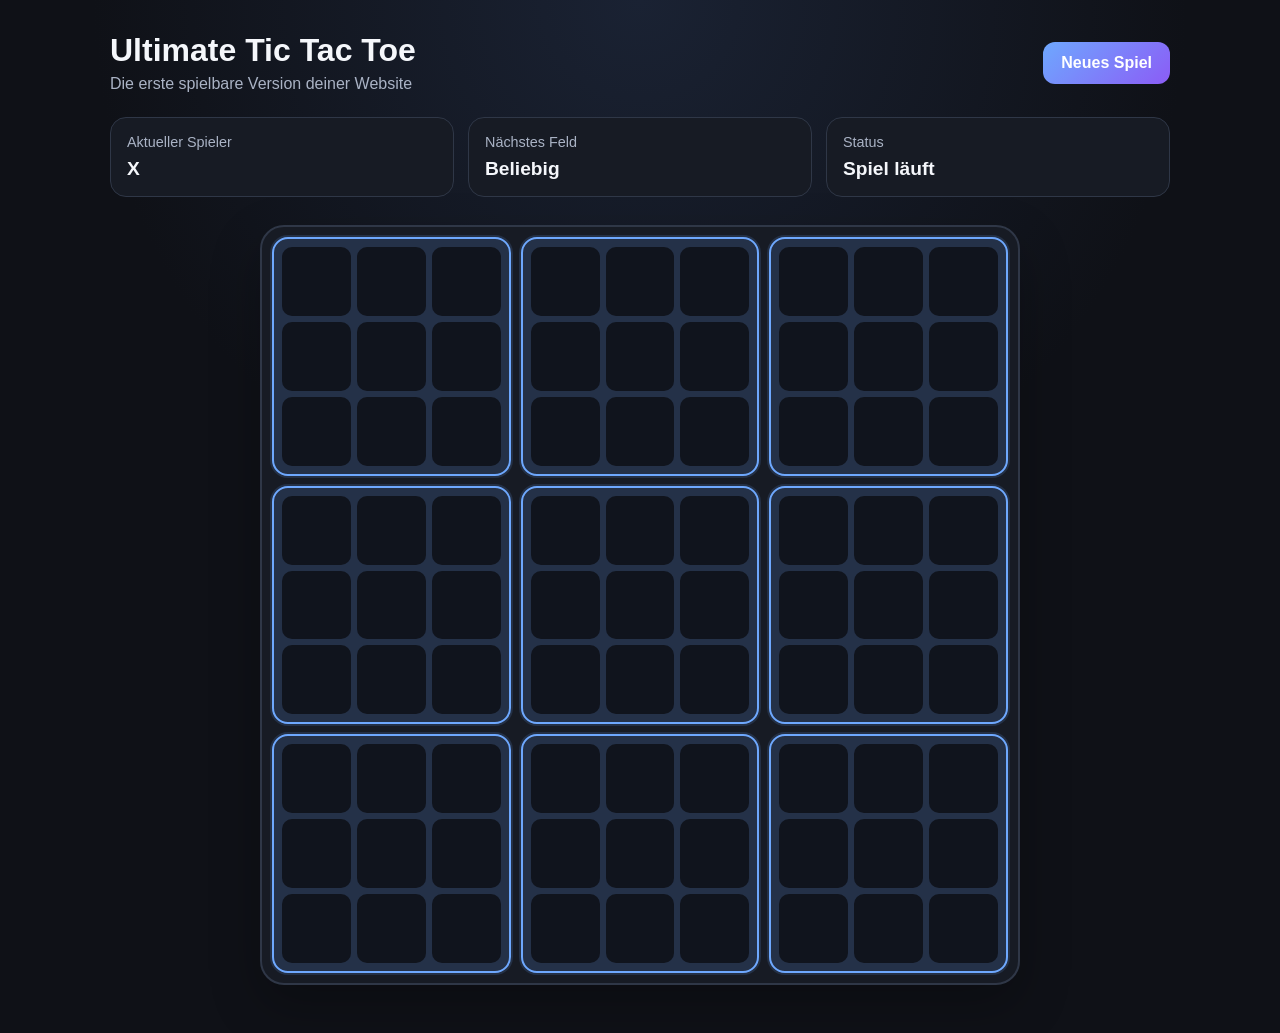
==== index.html @ fdeb2a02 "Add playable ultimate tic tac toe board" ====
<!DOCTYPE html>
<html lang="de">
<head>
  <meta charset="UTF-8" />
  <meta name="viewport" content="width=device-width, initial-scale=1.0" />
  <title>Ultimate Tic Tac Toe</title>
  <link rel="stylesheet" href="style.css" />
</head>
<body>
  <div class="app">
    <header class="topbar">
      <div>
        <h1>Ultimate Tic Tac Toe</h1>
        <p class="subtitle">Die erste spielbare Version deiner Website</p>
      </div>
      <button id="resetBtn" class="reset-btn">Neues Spiel</button>
    </header>

    <section class="info-panel">
      <div class="info-card">
        <span class="label">Aktueller Spieler</span>
        <span id="currentPlayer" class="value">X</span>
      </div>

      <div class="info-card">
        <span class="label">Nächstes Feld</span>
        <span id="targetBoard" class="value">Beliebig</span>
      </div>

      <div class="info-card">
        <span class="label">Status</span>
        <span id="statusText" class="value">Spiel läuft</span>
      </div>
    </section>

    <main>
      <div id="ultimateBoard" class="ultimate-board"></div>
    </main>
  </div>

  <script src="script.js"></script>
---- style.css ----
* {
  box-sizing: border-box;
}

:root {
  --bg: #0f1117;
  --panel: #171b24;
  --panel-2: #1f2532;
  --text: #f5f7fb;
  --muted: #aab3c5;
  --accent: #6ea8fe;
  --accent-2: #8b5cf6;
  --green: #22c55e;
  --red: #ef4444;
  --line: #2f3747;
  --active: #243148;
  --won-x: rgba(110, 168, 254, 0.2);
  --won-o: rgba(139, 92, 246, 0.2);
}

body {
  margin: 0;
  font-family: Arial, Helvetica, sans-serif;
  background: radial-gradient(circle at top, #1a2233 0%, var(--bg) 45%);
  color: var(--text);
  min-height: 100vh;
}

.app {
  max-width: 1100px;
  margin: 0 auto;
  padding: 32px 20px 48px;
}

.topbar {
  display: flex;
  justify-content: space-between;
  align-items: center;
  gap: 16px;
  margin-bottom: 24px;
}

h1 {
  margin: 0;
  font-size: 2rem;
}

.subtitle {
  margin: 6px 0 0;
  color: var(--muted);
}

.reset-btn {
  background: linear-gradient(135deg, var(--accent), var(--accent-2));
  color: white;
  border: none;
  border-radius: 12px;
  padding: 12px 18px;
  font-size: 1rem;
  cursor: pointer;
  font-weight: bold;
}

.reset-btn:hover {
  opacity: 0.92;
}

.info-panel {
  display: grid;
  grid-template-columns: repeat(3, 1fr);
  gap: 14px;
  margin-bottom: 28px;
}

.info-card {
  background: var(--panel);
  border: 1px solid var(--line);
  border-radius: 16px;
  padding: 16px;
}

.label {
  display: block;
  color: var(--muted);
  font-size: 0.9rem;
  margin-bottom: 8px;
}

.value {
  font-size: 1.2rem;
  font-weight: bold;
}

.ultimate-board {
  width: min(92vw, 760px);
  aspect-ratio: 1 / 1;
  margin: 0 auto;
  display: grid;
  grid-template-columns: repeat(3, 1fr);
  grid-template-rows: repeat(3, 1fr);
  gap: 10px;
  padding: 10px;
  background: var(--panel);
  border: 2px solid var(--line);
  border-radius: 24px;
  box-shadow: 0 20px 50px rgba(0, 0, 0, 0.25);
}

.mini-board {
  background: var(--panel-2);
  border: 2px solid var(--line);
  border-radius: 16px;
  padding: 8px;
  display: grid;
  grid-template-columns: repeat(3, 1fr);
  grid-template-rows: repeat(3, 1fr);
  gap: 6px;
  position: relative;
  transition: 0.2s ease;
}

.mini-board.active {
  border-color: var(--accent);
  background: var(--active);
  box-shadow: 0 0 0 2px rgba(110, 168, 254, 0.15);
}

.mini-board.won-x {
  background: var(--won-x);
  border-color: var(--accent);
}

.mini-board.won-o {
  background: var(--won-o);
  border-color: var(--accent-2);
}

.mini-board.drawn {
  opacity: 0.75;
}

.cell {
  border: none;
  border-radius: 10px;
  background: #10141d;
  color: white;
  font-size: clamp(1.2rem, 2vw, 2rem);
  font-weight: bold;
  cursor: pointer;
  transition: 0.15s ease;
}

.cell:hover:enabled {
  background: #151c29;
  transform: scale(1.03);
}

.cell:disabled {
  cursor: not-allowed;
}

.cell.x {
  color: var(--accent);
}

.cell.o {
  color: var(--accent-2);
}

.board-overlay {
  position: absolute;
  inset: 0;
  display: grid;
  place-items: center;
  font-size: clamp(3rem, 8vw, 6rem);
  font-weight: 900;
  border-radius: 14px;
  pointer-events: none;
}

.board-overlay.x {
  color: var(--accent);
  background: rgba(15, 17, 23, 0.25);
}

.board-overlay.o {
  color: var(--accent-2);
  background: rgba(15, 17, 23, 0.25);
}

.board-overlay.draw {
  color: #cbd5e1;
  background: rgba(15, 17, 23, 0.18);
  font-size: clamp(1rem, 2vw, 1.4rem);
}

@media (max-width: 700px) {
  .topbar {
    flex-direction: column;
    align-items: flex-start;
  }

  .info-panel {
    grid-template-columns: 1fr;
  }

  .ultimate-board {
    width: 100%;
  }
}
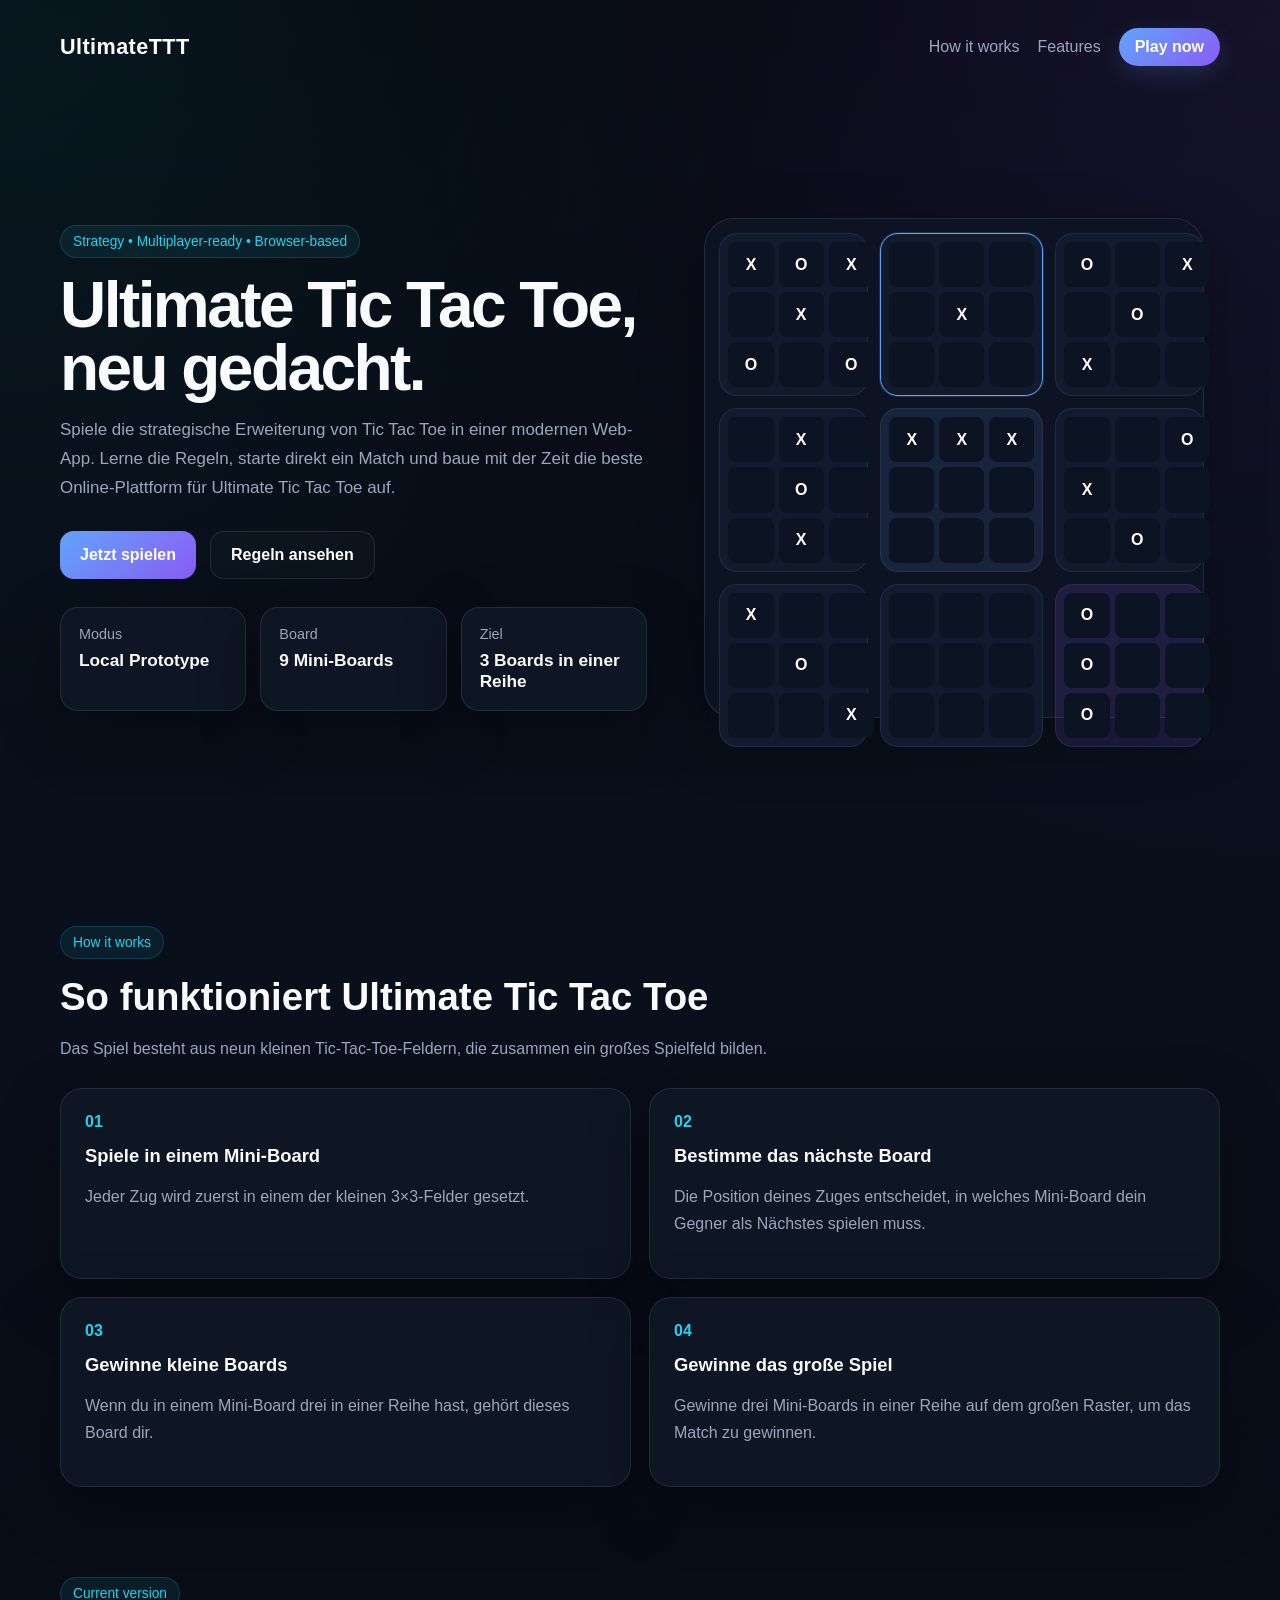
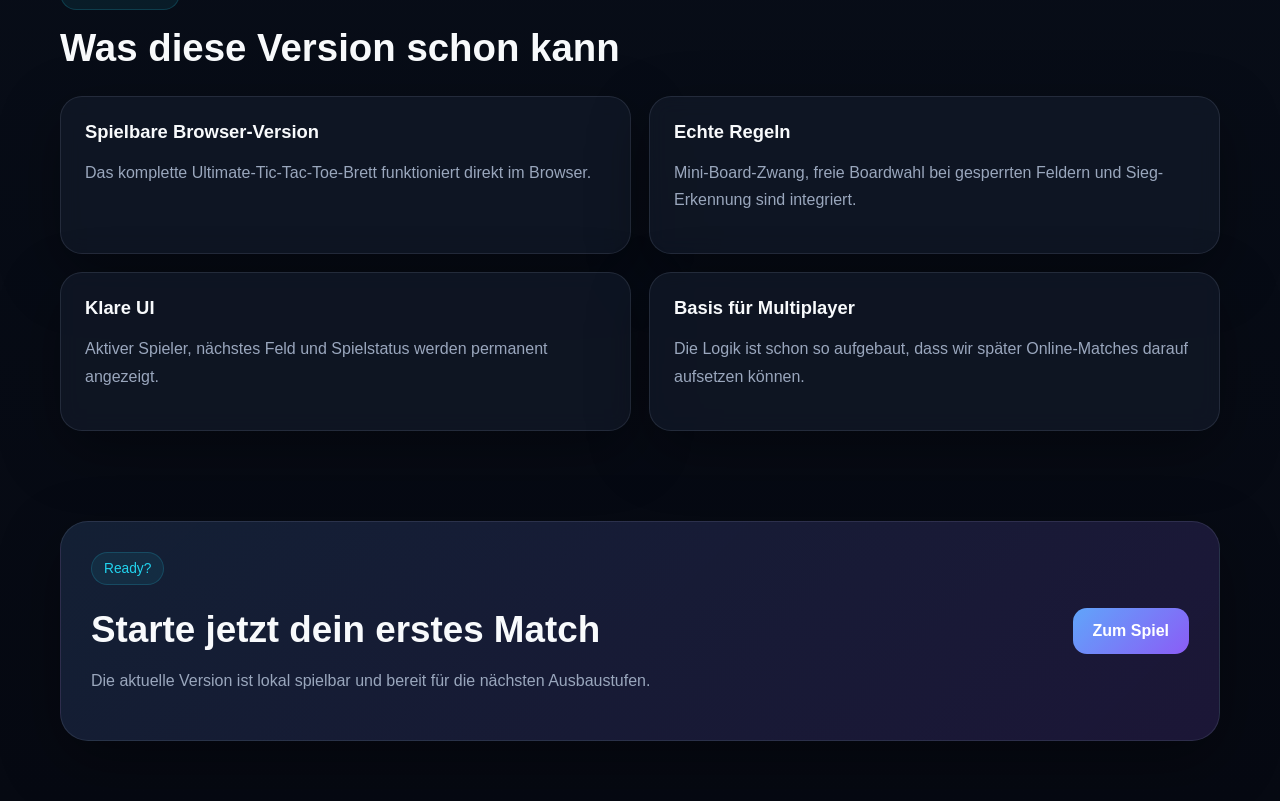
==== commit 1cb63034: "Add landing page and separate game page" ====
--- a/index.html
+++ b/index.html
@@ -6,37 +6,189 @@
   <title>Ultimate Tic Tac Toe</title>
   <link rel="stylesheet" href="style.css" />
 </head>
-<body>
-  <div class="app">
-    <header class="topbar">
-      <div>
-        <h1>Ultimate Tic Tac Toe</h1>
-        <p class="subtitle">Die erste spielbare Version deiner Website</p>
-      </div>
-      <button id="resetBtn" class="reset-btn">Neues Spiel</button>
+<body class="landing-body">
+  <div class="site-shell">
+    <header class="site-header">
+      <a href="index.html" class="brand">UltimateTTT</a>
+
+      <nav class="nav">
+        <a href="#how-it-works">How it works</a>
+        <a href="#features">Features</a>
+        <a href="game.html" class="nav-play-btn">Play now</a>
+      </nav>
     </header>
 
-    <section class="info-panel">
-      <div class="info-card">
-        <span class="label">Aktueller Spieler</span>
-        <span id="currentPlayer" class="value">X</span>
-      </div>
+    <main>
+      <section class="hero">
+        <div class="hero-copy">
+          <span class="hero-badge">Strategy • Multiplayer-ready • Browser-based</span>
+          <h1>Ultimate Tic Tac Toe, neu gedacht.</h1>
+          <p class="hero-text">
+            Spiele die strategische Erweiterung von Tic Tac Toe in einer modernen Web-App.
+            Lerne die Regeln, starte direkt ein Match und baue mit der Zeit die beste Online-Plattform
+            für Ultimate Tic Tac Toe auf.
+          </p>
 
-      <div class="info-card">
-        <span class="label">Nächstes Feld</span>
-        <span id="targetBoard" class="value">Beliebig</span>
-      </div>
+          <div class="hero-actions">
+            <a href="game.html" class="primary-btn">Jetzt spielen</a>
+            <a href="#how-it-works" class="secondary-btn">Regeln ansehen</a>
+          </div>
 
-      <div class="info-card">
-        <span class="label">Status</span>
-        <span id="statusText" class="value">Spiel läuft</span>
-      </div>
-    </section>
+          <div class="hero-stats">
+            <div class="stat-card">
+              <span class="stat-label">Modus</span>
+              <span class="stat-value">Local Prototype</span>
+            </div>
+            <div class="stat-card">
+              <span class="stat-label">Board</span>
+              <span class="stat-value">9 Mini-Boards</span>
+            </div>
+            <div class="stat-card">
+              <span class="stat-label">Ziel</span>
+              <span class="stat-value">3 Boards in einer Reihe</span>
+            </div>
+          </div>
+        </div>
 
-    <main>
-      <div id="ultimateBoard" class="ultimate-board"></div>
+        <div class="hero-visual">
+          <div class="preview-board">
+            <div class="preview-mini">
+              <span>X</span><span>O</span><span>X</span>
+              <span></span><span>X</span><span></span>
+              <span>O</span><span></span><span>O</span>
+            </div>
+            <div class="preview-mini active">
+              <span></span><span></span><span></span>
+              <span></span><span>X</span><span></span>
+              <span></span><span></span><span></span>
+            </div>
+            <div class="preview-mini">
+              <span>O</span><span></span><span>X</span>
+              <span></span><span>O</span><span></span>
+              <span>X</span><span></span><span></span>
+            </div>
+
+            <div class="preview-mini">
+              <span></span><span>X</span><span></span>
+              <span></span><span>O</span><span></span>
+              <span></span><span>X</span><span></span>
+            </div>
+            <div class="preview-mini won-x">
+              <span>X</span><span>X</span><span>X</span>
+              <span></span><span></span><span></span>
+              <span></span><span></span><span></span>
+            </div>
+            <div class="preview-mini">
+              <span></span><span></span><span>O</span>
+              <span>X</span><span></span><span></span>
+              <span></span><span>O</span><span></span>
+            </div>
+
+            <div class="preview-mini">
+              <span>X</span><span></span><span></span>
+              <span></span><span>O</span><span></span>
+              <span></span><span></span><span>X</span>
+            </div>
+            <div class="preview-mini">
+              <span></span><span></span><span></span>
+              <span></span><span></span><span></span>
+              <span></span><span></span><span></span>
+            </div>
+            <div class="preview-mini won-o">
+              <span>O</span><span></span><span></span>
+              <span>O</span><span></span><span></span>
+              <span>O</span><span></span><span></span>
+            </div>
+          </div>
+        </div>
+      </section>
+
+      <section id="how-it-works" class="content-section">
+        <div class="section-heading">
+          <span class="section-kicker">How it works</span>
+          <h2>So funktioniert Ultimate Tic Tac Toe</h2>
+          <p>
+            Das Spiel besteht aus neun kleinen Tic-Tac-Toe-Feldern, die zusammen ein großes Spielfeld bilden.
+          </p>
+        </div>
+
+        <div class="steps-grid">
+          <article class="step-card">
+            <span class="step-number">01</span>
+            <h3>Spiele in einem Mini-Board</h3>
+            <p>
+              Jeder Zug wird zuerst in einem der kleinen 3×3-Felder gesetzt.
+            </p>
+          </article>
+
+          <article class="step-card">
+            <span class="step-number">02</span>
+            <h3>Bestimme das nächste Board</h3>
+            <p>
+              Die Position deines Zuges entscheidet, in welches Mini-Board dein Gegner als Nächstes spielen muss.
+            </p>
+          </article>
+
+          <article class="step-card">
+            <span class="step-number">03</span>
+            <h3>Gewinne kleine Boards</h3>
+            <p>
+              Wenn du in einem Mini-Board drei in einer Reihe hast, gehört dieses Board dir.
+            </p>
+          </article>
+
+          <article class="step-card">
+            <span class="step-number">04</span>
+            <h3>Gewinne das große Spiel</h3>
+            <p>
+              Gewinne drei Mini-Boards in einer Reihe auf dem großen Raster, um das Match zu gewinnen.
+            </p>
+          </article>
+        </div>
+      </section>
+
+      <section id="features" class="content-section">
+        <div class="section-heading">
+          <span class="section-kicker">Current version</span>
+          <h2>Was diese Version schon kann</h2>
+        </div>
+
+        <div class="feature-grid">
+          <article class="feature-card">
+            <h3>Spielbare Browser-Version</h3>
+            <p>Das komplette Ultimate-Tic-Tac-Toe-Brett funktioniert direkt im Browser.</p>
+          </article>
+
+          <article class="feature-card">
+            <h3>Echte Regeln</h3>
+            <p>Mini-Board-Zwang, freie Boardwahl bei gesperrten Feldern und Sieg-Erkennung sind integriert.</p>
+          </article>
+
+          <article class="feature-card">
+            <h3>Klare UI</h3>
+            <p>Aktiver Spieler, nächstes Feld und Spielstatus werden permanent angezeigt.</p>
+          </article>
+
+          <article class="feature-card">
+            <h3>Basis für Multiplayer</h3>
+            <p>Die Logik ist schon so aufgebaut, dass wir später Online-Matches darauf aufsetzen können.</p>
+          </article>
+        </div>
+      </section>
+
+      <section class="cta-section">
+        <div class="cta-card">
+          <div>
+            <span class="section-kicker">Ready?</span>
+            <h2>Starte jetzt dein erstes Match</h2>
+            <p>
+              Die aktuelle Version ist lokal spielbar und bereit für die nächsten Ausbaustufen.
+            </p>
+          </div>
+          <a href="game.html" class="primary-btn">Zum Spiel</a>
+        </div>
+      </section>
     </main>
   </div>
-
-  <script src="script.js"></script>
-
+</body>
+</html>
--- a/style.css
+++ b/style.css
@@ -3,82 +3,200 @@
 }
 
 :root {
-  --bg: #0f1117;
-  --panel: #171b24;
-  --panel-2: #1f2532;
-  --text: #f5f7fb;
-  --muted: #aab3c5;
-  --accent: #6ea8fe;
+  --bg: #070b14;
+  --bg-2: #0d1422;
+  --panel: rgba(17, 24, 39, 0.82);
+  --panel-strong: #121a2a;
+  --panel-2: #182235;
+  --text: #f8fafc;
+  --muted: #9aa7bd;
+  --line: rgba(148, 163, 184, 0.16);
+  --accent: #60a5fa;
   --accent-2: #8b5cf6;
-  --green: #22c55e;
-  --red: #ef4444;
-  --line: #2f3747;
-  --active: #243148;
-  --won-x: rgba(110, 168, 254, 0.2);
-  --won-o: rgba(139, 92, 246, 0.2);
+  --accent-3: #22d3ee;
+  --active: #22324d;
+  --won-x: rgba(96, 165, 250, 0.16);
+  --won-o: rgba(139, 92, 246, 0.16);
+  --shadow: 0 20px 60px rgba(0, 0, 0, 0.35);
+}
+
+html {
+  scroll-behavior: smooth;
 }
 
 body {
   margin: 0;
   font-family: Arial, Helvetica, sans-serif;
-  background: radial-gradient(circle at top, #1a2233 0%, var(--bg) 45%);
   color: var(--text);
   min-height: 100vh;
-}
-
-.app {
-  max-width: 1100px;
+  background:
+    radial-gradient(circle at top left, rgba(34, 211, 238, 0.08), transparent 28%),
+    radial-gradient(circle at top right, rgba(139, 92, 246, 0.12), transparent 32%),
+    linear-gradient(180deg, #05070d 0%, #09101c 35%, #060912 100%);
+}
+
+a {
+  color: inherit;
+  text-decoration: none;
+}
+
+.site-shell {
+  max-width: 1200px;
   margin: 0 auto;
-  padding: 32px 20px 48px;
-}
-
-.topbar {
+  padding: 28px 20px 60px;
+}
+
+.site-header {
   display: flex;
   justify-content: space-between;
   align-items: center;
-  gap: 16px;
-  margin-bottom: 24px;
-}
-
-h1 {
-  margin: 0;
-  font-size: 2rem;
-}
-
+  gap: 18px;
+  margin-bottom: 28px;
+}
+
+.brand {
+  font-size: 1.35rem;
+  font-weight: 800;
+  letter-spacing: 0.02em;
+  color: white;
+}
+
+.nav {
+  display: flex;
+  align-items: center;
+  gap: 18px;
+  flex-wrap: wrap;
+}
+
+.nav a {
+  color: var(--muted);
+  transition: color 0.18s ease;
+}
+
+.nav a:hover {
+  color: white;
+}
+
+.nav-play-btn {
+  background: linear-gradient(135deg, var(--accent), var(--accent-2));
+  color: white !important;
+  padding: 10px 16px;
+  border-radius: 999px;
+  font-weight: 700;
+  box-shadow: 0 8px 24px rgba(96, 165, 250, 0.18);
+}
+
+.hero {
+  min-height: calc(100vh - 140px);
+  display: grid;
+  grid-template-columns: 1.05fr 0.95fr;
+  align-items: center;
+  gap: 42px;
+  padding: 28px 0 40px;
+}
+
+.hero-badge,
+.section-kicker {
+  display: inline-block;
+  color: var(--accent-3);
+  background: rgba(34, 211, 238, 0.08);
+  border: 1px solid rgba(34, 211, 238, 0.18);
+  padding: 8px 12px;
+  border-radius: 999px;
+  font-size: 0.86rem;
+  margin-bottom: 16px;
+}
+
+.hero h1,
+.game-headline h1 {
+  margin: 0 0 14px;
+  font-size: clamp(2.4rem, 5vw, 4.5rem);
+  line-height: 0.98;
+  letter-spacing: -0.04em;
+}
+
+.hero-text,
+.section-heading p,
+.feature-card p,
+.step-card p,
+.cta-card p,
 .subtitle {
-  margin: 6px 0 0;
   color: var(--muted);
-}
-
-.reset-btn {
+  line-height: 1.7;
+}
+
+.hero-text {
+  max-width: 640px;
+  font-size: 1.06rem;
+}
+
+.hero-actions,
+.game-actions {
+  display: flex;
+  gap: 14px;
+  flex-wrap: wrap;
+  margin-top: 28px;
+}
+
+.primary-btn,
+.secondary-btn,
+.button-reset {
+  display: inline-flex;
+  align-items: center;
+  justify-content: center;
+  border-radius: 14px;
+  font-weight: 700;
+  transition: transform 0.16s ease, opacity 0.16s ease, border-color 0.16s ease;
+  cursor: pointer;
+}
+
+.primary-btn:hover,
+.secondary-btn:hover,
+.button-reset:hover {
+  transform: translateY(-1px);
+}
+
+.primary-btn {
   background: linear-gradient(135deg, var(--accent), var(--accent-2));
   color: white;
+  padding: 14px 20px;
   border: none;
-  border-radius: 12px;
-  padding: 12px 18px;
-  font-size: 1rem;
-  cursor: pointer;
-  font-weight: bold;
-}
-
-.reset-btn:hover {
-  opacity: 0.92;
-}
-
-.info-panel {
-  display: grid;
-  grid-template-columns: repeat(3, 1fr);
+}
+
+.secondary-btn {
+  padding: 14px 20px;
+  border: 1px solid var(--line);
+  color: white;
+  background: rgba(255, 255, 255, 0.02);
+}
+
+.small-btn {
+  padding: 12px 16px;
+}
+
+.hero-stats {
+  display: grid;
+  grid-template-columns: repeat(3, minmax(0, 1fr));
   gap: 14px;
-  margin-bottom: 28px;
-}
-
-.info-card {
+  margin-top: 28px;
+}
+
+.stat-card,
+.info-card,
+.step-card,
+.feature-card {
   background: var(--panel);
   border: 1px solid var(--line);
-  border-radius: 16px;
-  padding: 16px;
-}
-
+  backdrop-filter: blur(10px);
+  box-shadow: var(--shadow);
+}
+
+.stat-card {
+  border-radius: 18px;
+  padding: 18px;
+}
+
+.stat-label,
 .label {
   display: block;
   color: var(--muted);
@@ -86,72 +204,218 @@
   margin-bottom: 8px;
 }
 
+.stat-value,
 .value {
-  font-size: 1.2rem;
-  font-weight: bold;
+  font-size: 1.08rem;
+  font-weight: 800;
+}
+
+.hero-visual {
+  display: flex;
+  justify-content: center;
+}
+
+.preview-board {
+  width: min(90vw, 500px);
+  aspect-ratio: 1 / 1;
+  display: grid;
+  grid-template-columns: repeat(3, 1fr);
+  gap: 12px;
+  padding: 14px;
+  border-radius: 30px;
+  background: rgba(14, 21, 36, 0.82);
+  border: 1px solid var(--line);
+  box-shadow: var(--shadow);
+}
+
+.preview-mini {
+  display: grid;
+  grid-template-columns: repeat(3, 1fr);
+  gap: 5px;
+  padding: 8px;
+  border-radius: 18px;
+  background: #121b2d;
+  border: 1px solid rgba(148, 163, 184, 0.12);
+}
+
+.preview-mini.active {
+  border-color: var(--accent);
+  box-shadow: 0 0 0 1px rgba(96, 165, 250, 0.2);
+}
+
+.preview-mini.won-x {
+  background: rgba(96, 165, 250, 0.12);
+}
+
+.preview-mini.won-o {
+  background: rgba(139, 92, 246, 0.14);
+}
+
+.preview-mini span {
+  aspect-ratio: 1 / 1;
+  display: grid;
+  place-items: center;
+  border-radius: 8px;
+  background: #0c1322;
+  font-weight: 800;
+  color: white;
+  font-size: 1rem;
+}
+
+.content-section {
+  padding: 72px 0 18px;
+}
+
+.section-heading {
+  max-width: 720px;
+  margin-bottom: 26px;
+}
+
+.section-heading h2 {
+  margin: 0 0 10px;
+  font-size: clamp(1.8rem, 3vw, 2.8rem);
+}
+
+.steps-grid,
+.feature-grid {
+  display: grid;
+  grid-template-columns: repeat(2, minmax(0, 1fr));
+  gap: 18px;
+}
+
+.step-card,
+.feature-card {
+  border-radius: 22px;
+  padding: 24px;
+}
+
+.step-number {
+  display: inline-block;
+  color: var(--accent-3);
+  font-weight: 800;
+  margin-bottom: 14px;
+}
+
+.step-card h3,
+.feature-card h3 {
+  margin: 0 0 10px;
+  font-size: 1.15rem;
+}
+
+.cta-section {
+  padding: 72px 0 0;
+}
+
+.cta-card {
+  display: flex;
+  justify-content: space-between;
+  align-items: center;
+  gap: 24px;
+  background: linear-gradient(135deg, rgba(96, 165, 250, 0.14), rgba(139, 92, 246, 0.16));
+  border: 1px solid var(--line);
+  border-radius: 28px;
+  padding: 30px;
+  box-shadow: var(--shadow);
+}
+
+.cta-card h2 {
+  margin: 8px 0 10px;
+  font-size: clamp(1.6rem, 3vw, 2.3rem);
+}
+
+.game-layout {
+  padding-top: 8px;
+}
+
+.game-headline {
+  display: flex;
+  justify-content: space-between;
+  align-items: end;
+  gap: 20px;
+  margin-bottom: 22px;
+}
+
+.game-headline h1 {
+  font-size: clamp(2rem, 4vw, 3.2rem);
+}
+
+.info-panel {
+  display: grid;
+  grid-template-columns: repeat(3, 1fr);
+  gap: 14px;
+  margin-bottom: 26px;
+}
+
+.info-card {
+  border-radius: 18px;
+  padding: 18px;
+}
+
+.game-board-section {
+  display: flex;
+  justify-content: center;
 }
 
 .ultimate-board {
-  width: min(92vw, 760px);
+  width: min(92vw, 780px);
   aspect-ratio: 1 / 1;
-  margin: 0 auto;
   display: grid;
   grid-template-columns: repeat(3, 1fr);
   grid-template-rows: repeat(3, 1fr);
   gap: 10px;
   padding: 10px;
-  background: var(--panel);
-  border: 2px solid var(--line);
-  border-radius: 24px;
-  box-shadow: 0 20px 50px rgba(0, 0, 0, 0.25);
+  background: rgba(14, 21, 36, 0.86);
+  border: 1px solid var(--line);
+  border-radius: 28px;
+  box-shadow: var(--shadow);
 }
 
 .mini-board {
   background: var(--panel-2);
-  border: 2px solid var(--line);
-  border-radius: 16px;
+  border: 2px solid rgba(148, 163, 184, 0.14);
+  border-radius: 18px;
   padding: 8px;
   display: grid;
   grid-template-columns: repeat(3, 1fr);
   grid-template-rows: repeat(3, 1fr);
   gap: 6px;
   position: relative;
-  transition: 0.2s ease;
+  transition: 0.18s ease;
 }
 
 .mini-board.active {
   border-color: var(--accent);
   background: var(--active);
-  box-shadow: 0 0 0 2px rgba(110, 168, 254, 0.15);
+  box-shadow: 0 0 0 2px rgba(96, 165, 250, 0.12);
 }
 
 .mini-board.won-x {
   background: var(--won-x);
-  border-color: var(--accent);
+  border-color: rgba(96, 165, 250, 0.5);
 }
 
 .mini-board.won-o {
   background: var(--won-o);
-  border-color: var(--accent-2);
+  border-color: rgba(139, 92, 246, 0.52);
 }
 
 .mini-board.drawn {
-  opacity: 0.75;
+  opacity: 0.78;
 }
 
 .cell {
   border: none;
   border-radius: 10px;
-  background: #10141d;
+  background: #0b1220;
   color: white;
   font-size: clamp(1.2rem, 2vw, 2rem);
-  font-weight: bold;
+  font-weight: 800;
   cursor: pointer;
   transition: 0.15s ease;
 }
 
 .cell:hover:enabled {
-  background: #151c29;
+  background: #111a2d;
   transform: scale(1.03);
 }
 
@@ -174,37 +438,72 @@
   place-items: center;
   font-size: clamp(3rem, 8vw, 6rem);
   font-weight: 900;
-  border-radius: 14px;
+  border-radius: 16px;
   pointer-events: none;
 }
 
 .board-overlay.x {
   color: var(--accent);
-  background: rgba(15, 17, 23, 0.25);
+  background: rgba(7, 11, 20, 0.2);
 }
 
 .board-overlay.o {
   color: var(--accent-2);
-  background: rgba(15, 17, 23, 0.25);
+  background: rgba(7, 11, 20, 0.2);
 }
 
 .board-overlay.draw {
-  color: #cbd5e1;
-  background: rgba(15, 17, 23, 0.18);
+  color: #d2d9e5;
+  background: rgba(7, 11, 20, 0.16);
   font-size: clamp(1rem, 2vw, 1.4rem);
 }
 
-@media (max-width: 700px) {
-  .topbar {
+@media (max-width: 980px) {
+  .hero {
+    grid-template-columns: 1fr;
+    min-height: auto;
+    padding-top: 10px;
+  }
+
+  .hero-copy {
+    order: 1;
+  }
+
+  .hero-visual {
+    order: 2;
+  }
+
+  .cta-card,
+  .game-headline {
     flex-direction: column;
     align-items: flex-start;
   }
-
-  .info-panel {
+}
+
+@media (max-width: 720px) {
+  .site-header {
+    flex-direction: column;
+    align-items: flex-start;
+  }
+
+  .nav {
+    width: 100%;
+  }
+
+  .hero-stats,
+  .info-panel,
+  .steps-grid,
+  .feature-grid {
     grid-template-columns: 1fr;
   }
 
+  .preview-board,
   .ultimate-board {
     width: 100%;
   }
-}
+
+  .site-shell {
+    padding-left: 16px;
+    padding-right: 16px;
+  }
+}
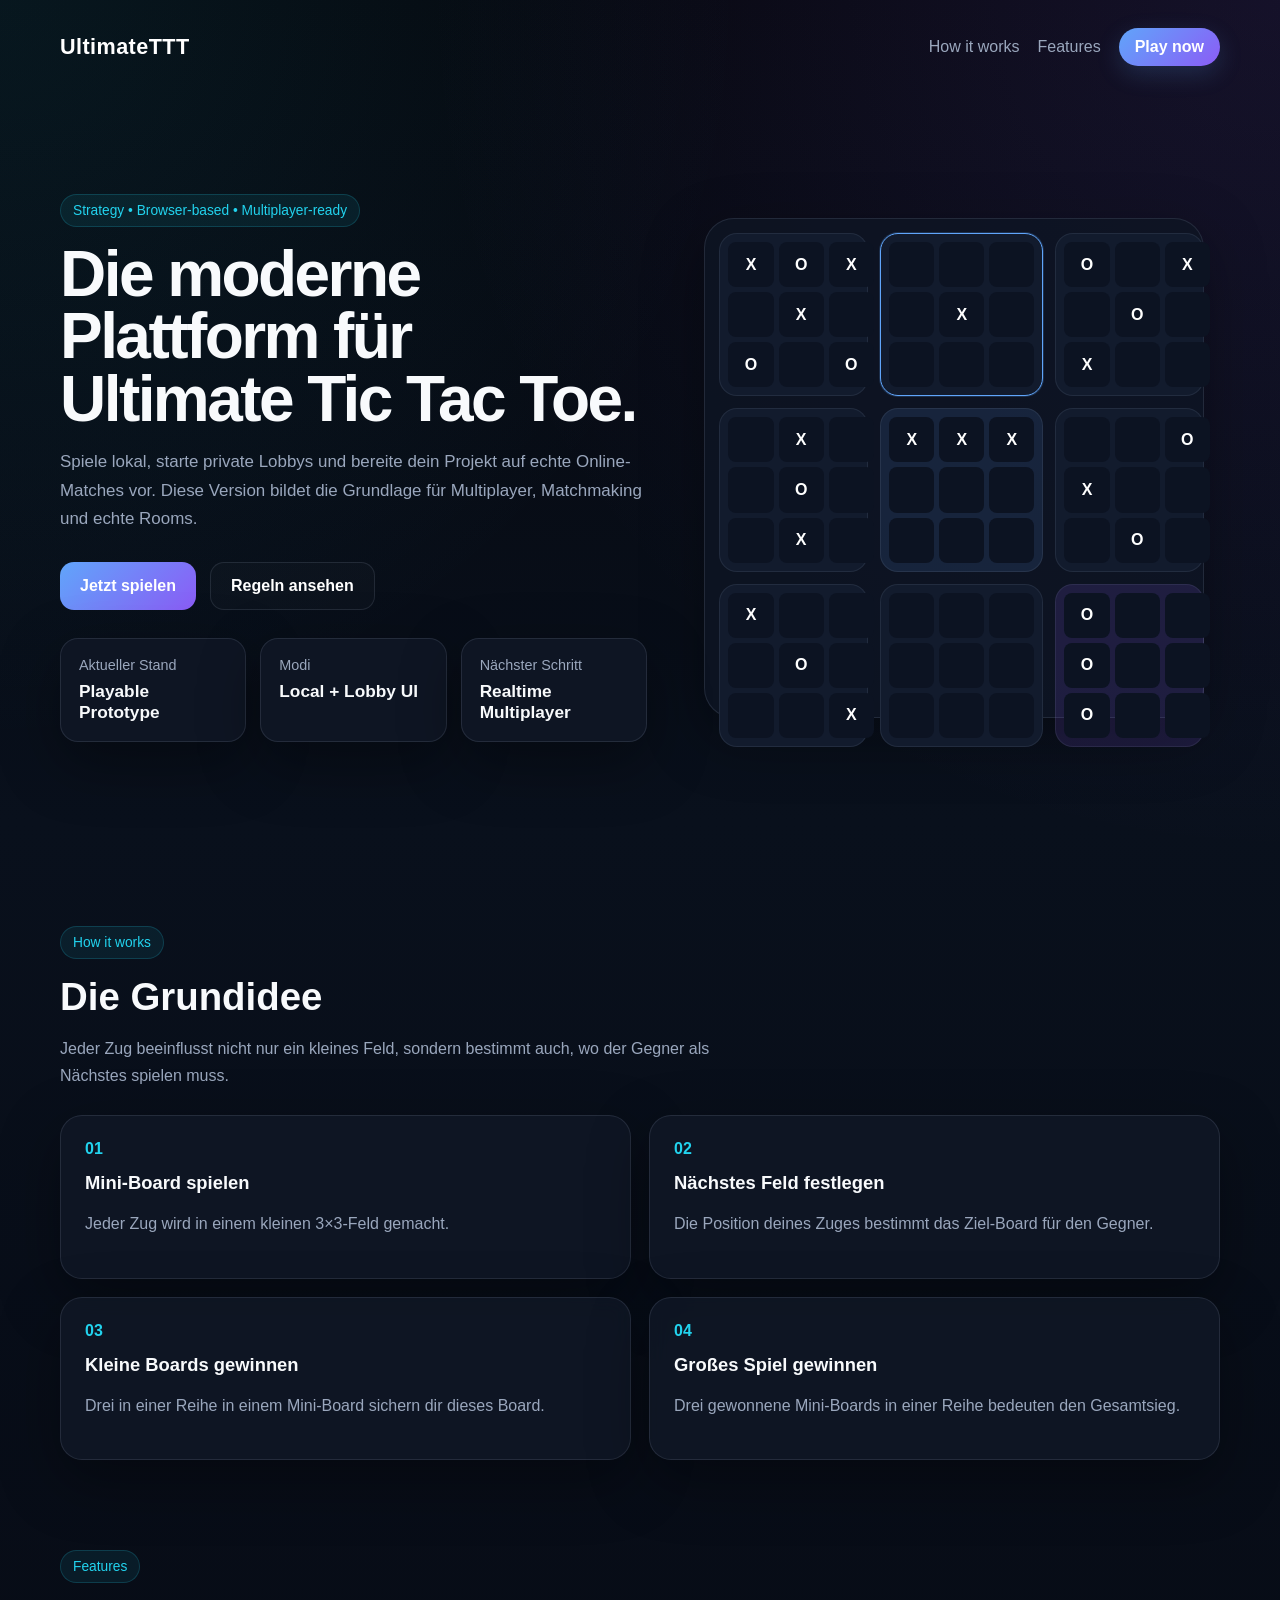
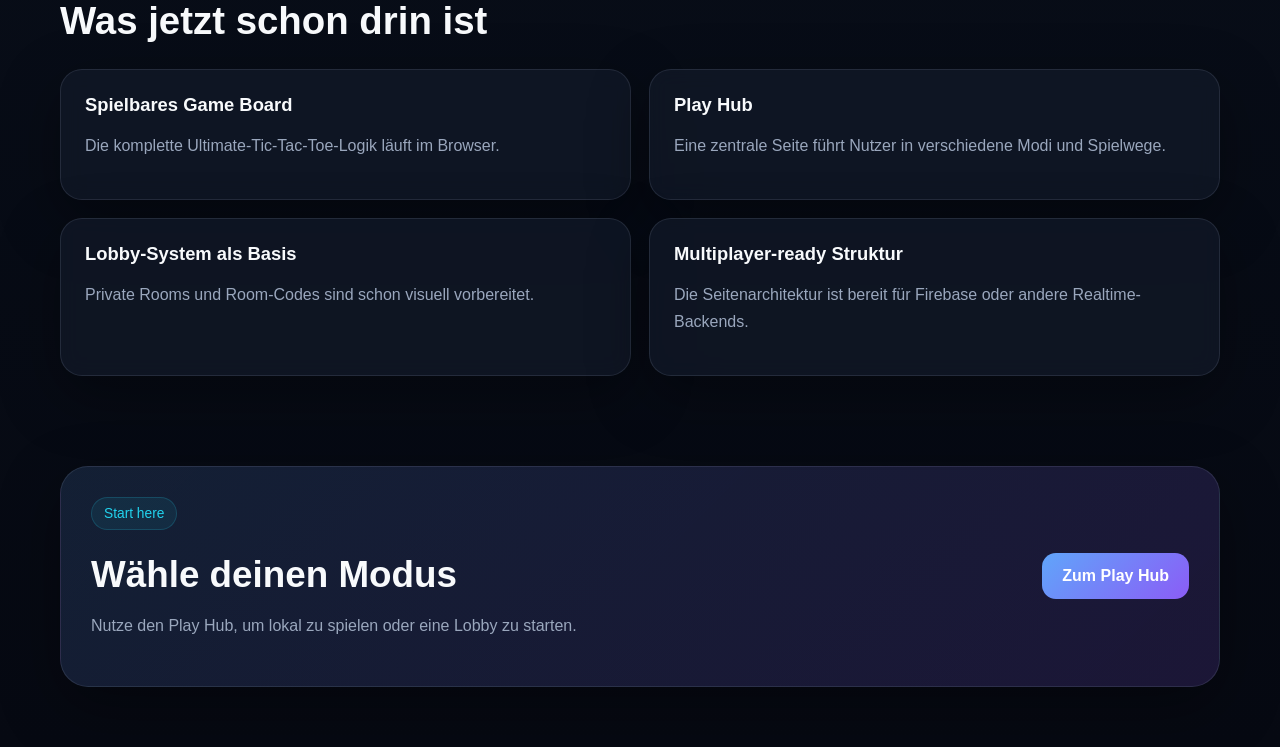
==== commit 2923b05f: "Add play hub and lobby pages" ====
--- a/index.html
+++ b/index.html
@@ -6,99 +6,59 @@
   <title>Ultimate Tic Tac Toe</title>
   <link rel="stylesheet" href="style.css" />
 </head>
-<body class="landing-body">
+<body>
   <div class="site-shell">
     <header class="site-header">
       <a href="index.html" class="brand">UltimateTTT</a>
-
       <nav class="nav">
         <a href="#how-it-works">How it works</a>
         <a href="#features">Features</a>
-        <a href="game.html" class="nav-play-btn">Play now</a>
+        <a href="play.html" class="nav-play-btn">Play now</a>
       </nav>
     </header>
 
     <main>
       <section class="hero">
         <div class="hero-copy">
-          <span class="hero-badge">Strategy • Multiplayer-ready • Browser-based</span>
-          <h1>Ultimate Tic Tac Toe, neu gedacht.</h1>
+          <span class="hero-badge">Strategy • Browser-based • Multiplayer-ready</span>
+          <h1>Die moderne Plattform für Ultimate Tic Tac Toe.</h1>
           <p class="hero-text">
-            Spiele die strategische Erweiterung von Tic Tac Toe in einer modernen Web-App.
-            Lerne die Regeln, starte direkt ein Match und baue mit der Zeit die beste Online-Plattform
-            für Ultimate Tic Tac Toe auf.
+            Spiele lokal, starte private Lobbys und bereite dein Projekt auf echte Online-Matches vor.
+            Diese Version bildet die Grundlage für Multiplayer, Matchmaking und echte Rooms.
           </p>
 
           <div class="hero-actions">
-            <a href="game.html" class="primary-btn">Jetzt spielen</a>
+            <a href="play.html" class="primary-btn">Jetzt spielen</a>
             <a href="#how-it-works" class="secondary-btn">Regeln ansehen</a>
           </div>
 
           <div class="hero-stats">
             <div class="stat-card">
-              <span class="stat-label">Modus</span>
-              <span class="stat-value">Local Prototype</span>
+              <span class="stat-label">Aktueller Stand</span>
+              <span class="stat-value">Playable Prototype</span>
             </div>
             <div class="stat-card">
-              <span class="stat-label">Board</span>
-              <span class="stat-value">9 Mini-Boards</span>
+              <span class="stat-label">Modi</span>
+              <span class="stat-value">Local + Lobby UI</span>
             </div>
             <div class="stat-card">
-              <span class="stat-label">Ziel</span>
-              <span class="stat-value">3 Boards in einer Reihe</span>
+              <span class="stat-label">Nächster Schritt</span>
+              <span class="stat-value">Realtime Multiplayer</span>
             </div>
           </div>
         </div>
 
         <div class="hero-visual">
           <div class="preview-board">
-            <div class="preview-mini">
-              <span>X</span><span>O</span><span>X</span>
-              <span></span><span>X</span><span></span>
-              <span>O</span><span></span><span>O</span>
-            </div>
-            <div class="preview-mini active">
-              <span></span><span></span><span></span>
-              <span></span><span>X</span><span></span>
-              <span></span><span></span><span></span>
-            </div>
-            <div class="preview-mini">
-              <span>O</span><span></span><span>X</span>
-              <span></span><span>O</span><span></span>
-              <span>X</span><span></span><span></span>
-            </div>
-
-            <div class="preview-mini">
-              <span></span><span>X</span><span></span>
-              <span></span><span>O</span><span></span>
-              <span></span><span>X</span><span></span>
-            </div>
-            <div class="preview-mini won-x">
-              <span>X</span><span>X</span><span>X</span>
-              <span></span><span></span><span></span>
-              <span></span><span></span><span></span>
-            </div>
-            <div class="preview-mini">
-              <span></span><span></span><span>O</span>
-              <span>X</span><span></span><span></span>
-              <span></span><span>O</span><span></span>
-            </div>
-
-            <div class="preview-mini">
-              <span>X</span><span></span><span></span>
-              <span></span><span>O</span><span></span>
-              <span></span><span></span><span>X</span>
-            </div>
-            <div class="preview-mini">
-              <span></span><span></span><span></span>
-              <span></span><span></span><span></span>
-              <span></span><span></span><span></span>
-            </div>
-            <div class="preview-mini won-o">
-              <span>O</span><span></span><span></span>
-              <span>O</span><span></span><span></span>
-              <span>O</span><span></span><span></span>
-            </div>
+            <div class="preview-mini"><span>X</span><span>O</span><span>X</span><span></span><span>X</span><span></span><span>O</span><span></span><span>O</span></div>
+            <div class="preview-mini active"><span></span><span></span><span></span><span></span><span>X</span><span></span><span></span><span></span><span></span></div>
+            <div class="preview-mini"><span>O</span><span></span><span>X</span><span></span><span>O</span><span></span><span>X</span><span></span><span></span></div>
+            <div class="preview-mini"><span></span><span>X</span><span></span><span></span><span>O</span><span></span><span></span><span>X</span><span></span></div>
+            <div class="preview-mini won-x"><span>X</span><span>X</span><span>X</span><span></span><span></span><span></span><span></span><span></span><span></span></div>
+            <div class="preview-mini"><span></span><span></span><span>O</span><span>X</span><span></span><span></span><span></span><span>O</span><span></span></div>
+            <div class="preview-mini"><span>X</span><span></span><span></span><span></span><span>O</span><span></span><span></span><span></span><span>X</span></div>
+            <div class="preview-mini"><span></span><span></span><span></span><span></span><span></span><span></span><span></span><span></span><span></span></div>
+            <div class="preview-mini won-o"><span>O</span><span></span><span></span><span>O</span><span></span><span></span><span>O</span><span></span><span></span></div>
           </div>
         </div>
       </section>
@@ -106,72 +66,59 @@
       <section id="how-it-works" class="content-section">
         <div class="section-heading">
           <span class="section-kicker">How it works</span>
-          <h2>So funktioniert Ultimate Tic Tac Toe</h2>
+          <h2>Die Grundidee</h2>
           <p>
-            Das Spiel besteht aus neun kleinen Tic-Tac-Toe-Feldern, die zusammen ein großes Spielfeld bilden.
+            Jeder Zug beeinflusst nicht nur ein kleines Feld, sondern bestimmt auch,
+            wo der Gegner als Nächstes spielen muss.
           </p>
         </div>
 
         <div class="steps-grid">
           <article class="step-card">
             <span class="step-number">01</span>
-            <h3>Spiele in einem Mini-Board</h3>
-            <p>
-              Jeder Zug wird zuerst in einem der kleinen 3×3-Felder gesetzt.
-            </p>
+            <h3>Mini-Board spielen</h3>
+            <p>Jeder Zug wird in einem kleinen 3×3-Feld gemacht.</p>
           </article>
-
           <article class="step-card">
             <span class="step-number">02</span>
-            <h3>Bestimme das nächste Board</h3>
-            <p>
-              Die Position deines Zuges entscheidet, in welches Mini-Board dein Gegner als Nächstes spielen muss.
-            </p>
+            <h3>Nächstes Feld festlegen</h3>
+            <p>Die Position deines Zuges bestimmt das Ziel-Board für den Gegner.</p>
           </article>
-
           <article class="step-card">
             <span class="step-number">03</span>
-            <h3>Gewinne kleine Boards</h3>
-            <p>
-              Wenn du in einem Mini-Board drei in einer Reihe hast, gehört dieses Board dir.
-            </p>
+            <h3>Kleine Boards gewinnen</h3>
+            <p>Drei in einer Reihe in einem Mini-Board sichern dir dieses Board.</p>
           </article>
-
           <article class="step-card">
             <span class="step-number">04</span>
-            <h3>Gewinne das große Spiel</h3>
-            <p>
-              Gewinne drei Mini-Boards in einer Reihe auf dem großen Raster, um das Match zu gewinnen.
-            </p>
+            <h3>Großes Spiel gewinnen</h3>
+            <p>Drei gewonnene Mini-Boards in einer Reihe bedeuten den Gesamtsieg.</p>
           </article>
         </div>
       </section>
 
       <section id="features" class="content-section">
         <div class="section-heading">
-          <span class="section-kicker">Current version</span>
-          <h2>Was diese Version schon kann</h2>
+          <span class="section-kicker">Features</span>
+          <h2>Was jetzt schon drin ist</h2>
         </div>
 
         <div class="feature-grid">
           <article class="feature-card">
-            <h3>Spielbare Browser-Version</h3>
-            <p>Das komplette Ultimate-Tic-Tac-Toe-Brett funktioniert direkt im Browser.</p>
+            <h3>Spielbares Game Board</h3>
+            <p>Die komplette Ultimate-Tic-Tac-Toe-Logik läuft im Browser.</p>
           </article>
-
           <article class="feature-card">
-            <h3>Echte Regeln</h3>
-            <p>Mini-Board-Zwang, freie Boardwahl bei gesperrten Feldern und Sieg-Erkennung sind integriert.</p>
+            <h3>Play Hub</h3>
+            <p>Eine zentrale Seite führt Nutzer in verschiedene Modi und Spielwege.</p>
           </article>
-
           <article class="feature-card">
-            <h3>Klare UI</h3>
-            <p>Aktiver Spieler, nächstes Feld und Spielstatus werden permanent angezeigt.</p>
+            <h3>Lobby-System als Basis</h3>
+            <p>Private Rooms und Room-Codes sind schon visuell vorbereitet.</p>
           </article>
-
           <article class="feature-card">
-            <h3>Basis für Multiplayer</h3>
-            <p>Die Logik ist schon so aufgebaut, dass wir später Online-Matches darauf aufsetzen können.</p>
+            <h3>Multiplayer-ready Struktur</h3>
+            <p>Die Seitenarchitektur ist bereit für Firebase oder andere Realtime-Backends.</p>
           </article>
         </div>
       </section>
@@ -179,13 +126,11 @@
       <section class="cta-section">
         <div class="cta-card">
           <div>
-            <span class="section-kicker">Ready?</span>
-            <h2>Starte jetzt dein erstes Match</h2>
-            <p>
-              Die aktuelle Version ist lokal spielbar und bereit für die nächsten Ausbaustufen.
-            </p>
+            <span class="section-kicker">Start here</span>
+            <h2>Wähle deinen Modus</h2>
+            <p>Nutze den Play Hub, um lokal zu spielen oder eine Lobby zu starten.</p>
           </div>
-          <a href="game.html" class="primary-btn">Zum Spiel</a>
+          <a href="play.html" class="primary-btn">Zum Play Hub</a>
         </div>
       </section>
     </main>
--- a/style.css
+++ b/style.css
@@ -4,7 +4,6 @@
 
 :root {
   --bg: #070b14;
-  --bg-2: #0d1422;
   --panel: rgba(17, 24, 39, 0.82);
   --panel-strong: #121a2a;
   --panel-2: #182235;
@@ -40,6 +39,11 @@
   text-decoration: none;
 }
 
+button,
+input {
+  font: inherit;
+}
+
 .site-shell {
   max-width: 1200px;
   margin: 0 auto;
@@ -95,8 +99,18 @@
   padding: 28px 0 40px;
 }
 
+.page-main {
+  padding-top: 8px;
+}
+
+.page-hero.compact {
+  max-width: 760px;
+  margin-bottom: 28px;
+}
+
 .hero-badge,
-.section-kicker {
+.section-kicker,
+.mode-tag {
   display: inline-block;
   color: var(--accent-3);
   background: rgba(34, 211, 238, 0.08);
@@ -108,11 +122,17 @@
 }
 
 .hero h1,
-.game-headline h1 {
+.game-headline h1,
+.page-hero h1 {
   margin: 0 0 14px;
   font-size: clamp(2.4rem, 5vw, 4.5rem);
   line-height: 0.98;
   letter-spacing: -0.04em;
+}
+
+.page-hero h1,
+.game-headline h1 {
+  font-size: clamp(2rem, 4vw, 3.2rem);
 }
 
 .hero-text,
@@ -120,7 +140,10 @@
 .feature-card p,
 .step-card p,
 .cta-card p,
-.subtitle {
+.subtitle,
+.mode-card p,
+.lobby-card p,
+.join-hint {
   color: var(--muted);
   line-height: 1.7;
 }
@@ -130,8 +153,13 @@
   font-size: 1.06rem;
 }
 
+.hero-text.narrow {
+  max-width: 720px;
+}
+
 .hero-actions,
-.game-actions {
+.game-actions,
+.stack-actions {
   display: flex;
   gap: 14px;
   flex-wrap: wrap;
@@ -184,7 +212,9 @@
 .stat-card,
 .info-card,
 .step-card,
-.feature-card {
+.feature-card,
+.mode-card,
+.lobby-card {
   background: var(--panel);
   border: 1px solid var(--line);
   backdrop-filter: blur(10px);
@@ -266,6 +296,10 @@
   padding: 72px 0 18px;
 }
 
+.content-section.slim {
+  padding-top: 48px;
+}
+
 .section-heading {
   max-width: 720px;
   margin-bottom: 26px;
@@ -277,16 +311,57 @@
 }
 
 .steps-grid,
+.feature-grid,
+.mode-grid,
+.lobby-grid {
+  display: grid;
+  gap: 18px;
+}
+
+.steps-grid,
 .feature-grid {
-  display: grid;
   grid-template-columns: repeat(2, minmax(0, 1fr));
-  gap: 18px;
+}
+
+.mode-grid {
+  grid-template-columns: repeat(3, minmax(0, 1fr));
+}
+
+.lobby-grid {
+  grid-template-columns: repeat(2, minmax(0, 1fr));
 }
 
 .step-card,
-.feature-card {
+.feature-card,
+.mode-card,
+.lobby-card {
   border-radius: 22px;
   padding: 24px;
+}
+
+.mode-card.featured {
+  border-color: rgba(96, 165, 250, 0.35);
+}
+
+.disabled-card {
+  opacity: 0.8;
+}
+
+.disabled-pill {
+  display: inline-block;
+  margin-top: 18px;
+  padding: 8px 12px;
+  border-radius: 999px;
+  background: rgba(255, 255, 255, 0.04);
+  color: var(--muted);
+  border: 1px solid var(--line);
+}
+
+.mode-list {
+  margin: 18px 0 22px;
+  padding-left: 18px;
+  color: var(--muted);
+  line-height: 1.8;
 }
 
 .step-number {
@@ -297,7 +372,9 @@
 }
 
 .step-card h3,
-.feature-card h3 {
+.feature-card h3,
+.mode-card h2,
+.lobby-card h2 {
   margin: 0 0 10px;
   font-size: 1.15rem;
 }
@@ -323,6 +400,48 @@
   font-size: clamp(1.6rem, 3vw, 2.3rem);
 }
 
+.room-code-box {
+  margin: 20px 0;
+  padding: 18px;
+  border-radius: 18px;
+  background: rgba(255, 255, 255, 0.03);
+  border: 1px solid var(--line);
+}
+
+.room-label {
+  display: block;
+  font-size: 0.9rem;
+  color: var(--muted);
+  margin-bottom: 8px;
+}
+
+.room-code {
+  display: block;
+  font-size: 1.7rem;
+  font-weight: 900;
+  letter-spacing: 0.08em;
+}
+
+.input-label {
+  display: block;
+  margin: 18px 0 8px;
+  color: var(--muted);
+}
+
+.room-input {
+  width: 100%;
+  padding: 14px 16px;
+  border-radius: 14px;
+  border: 1px solid var(--line);
+  background: rgba(255, 255, 255, 0.03);
+  color: white;
+}
+
+.join-hint {
+  display: inline-block;
+  margin-top: 6px;
+}
+
 .game-layout {
   padding-top: 8px;
 }
@@ -335,15 +454,15 @@
   margin-bottom: 22px;
 }
 
-.game-headline h1 {
-  font-size: clamp(2rem, 4vw, 3.2rem);
-}
-
 .info-panel {
   display: grid;
   grid-template-columns: repeat(3, 1fr);
   gap: 14px;
   margin-bottom: 26px;
+}
+
+.info-panel.four-cols {
+  grid-template-columns: repeat(4, 1fr);
 }
 
 .info-card {
@@ -465,18 +584,17 @@
     padding-top: 10px;
   }
 
-  .hero-copy {
-    order: 1;
-  }
-
-  .hero-visual {
-    order: 2;
-  }
-
   .cta-card,
-  .game-headline {
+  .game-headline,
+  .lobby-grid,
+  .mode-grid {
+    grid-template-columns: 1fr;
     flex-direction: column;
     align-items: flex-start;
+  }
+
+  .lobby-grid {
+    display: grid;
   }
 }
 
@@ -486,14 +604,14 @@
     align-items: flex-start;
   }
 
-  .nav {
-    width: 100%;
-  }
-
+  .nav,
   .hero-stats,
   .info-panel,
   .steps-grid,
-  .feature-grid {
+  .feature-grid,
+  .mode-grid,
+  .lobby-grid {
+    width: 100%;
     grid-template-columns: 1fr;
   }
 
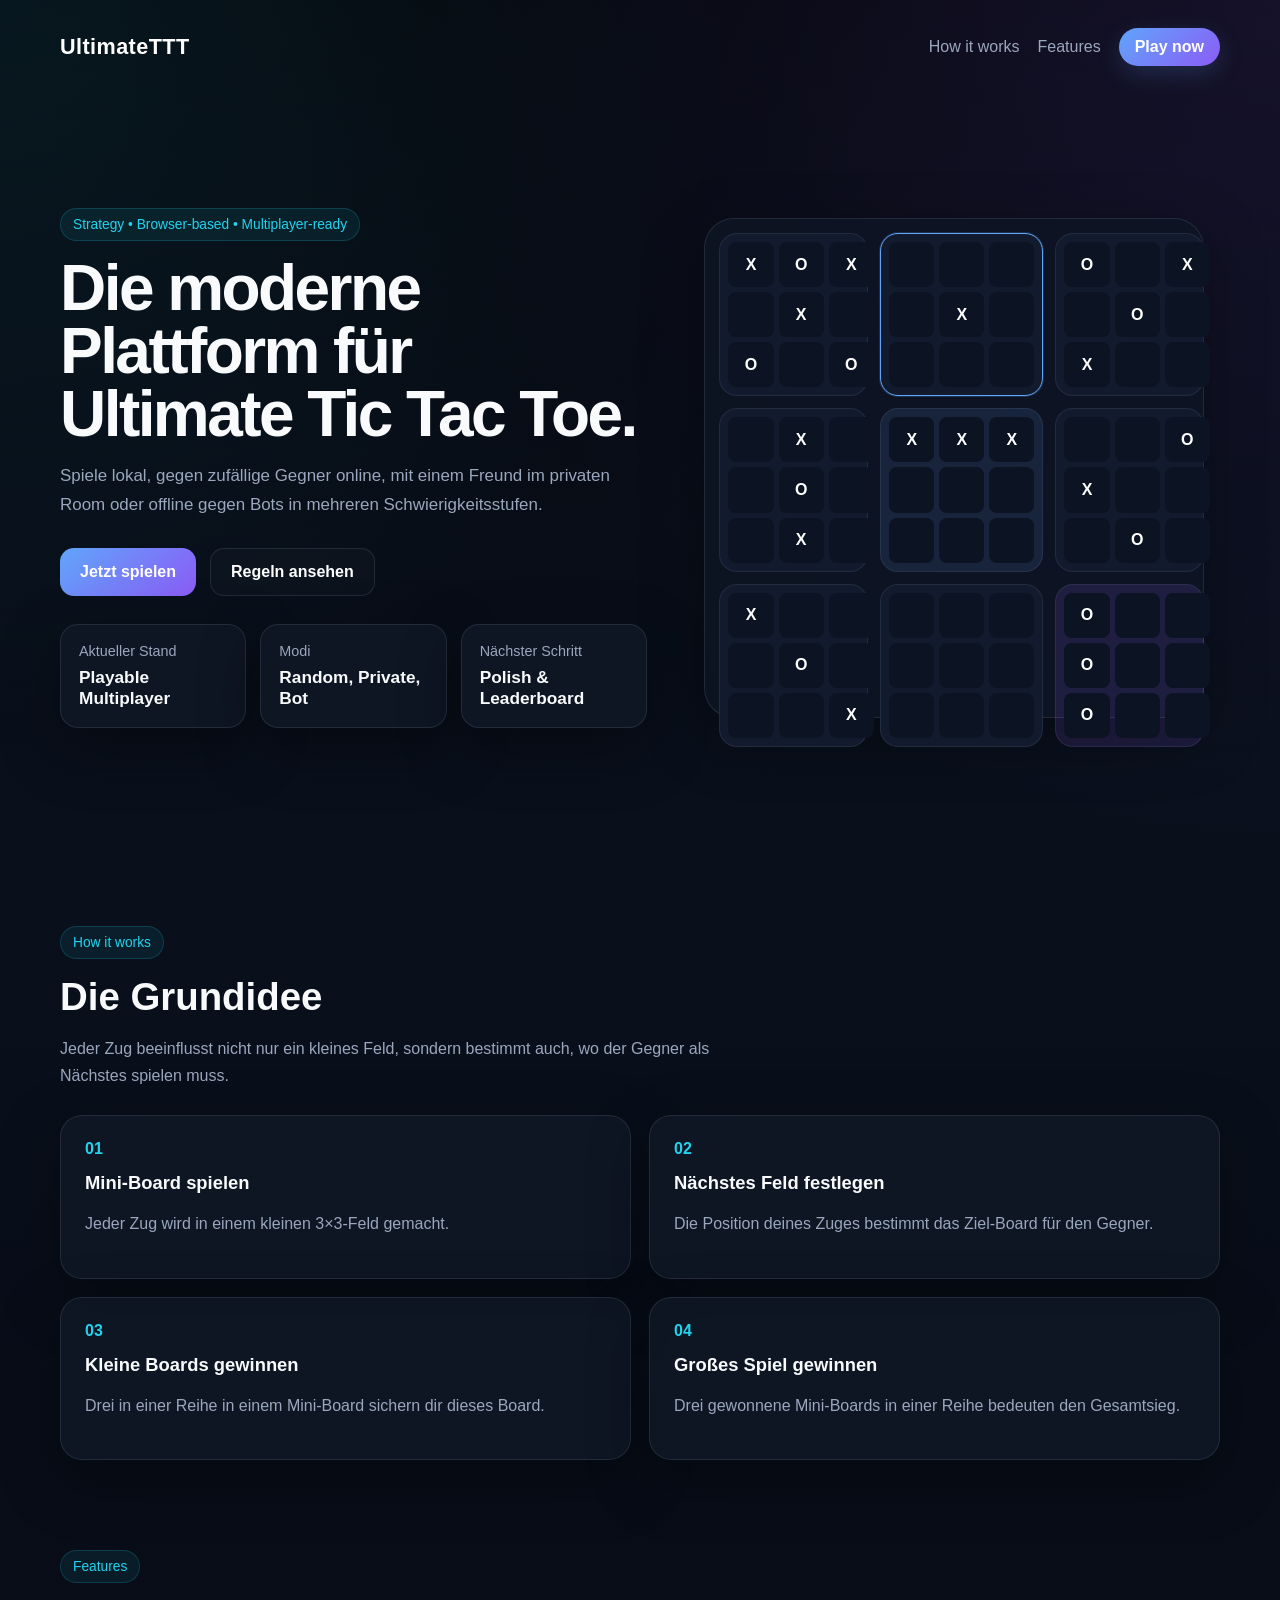
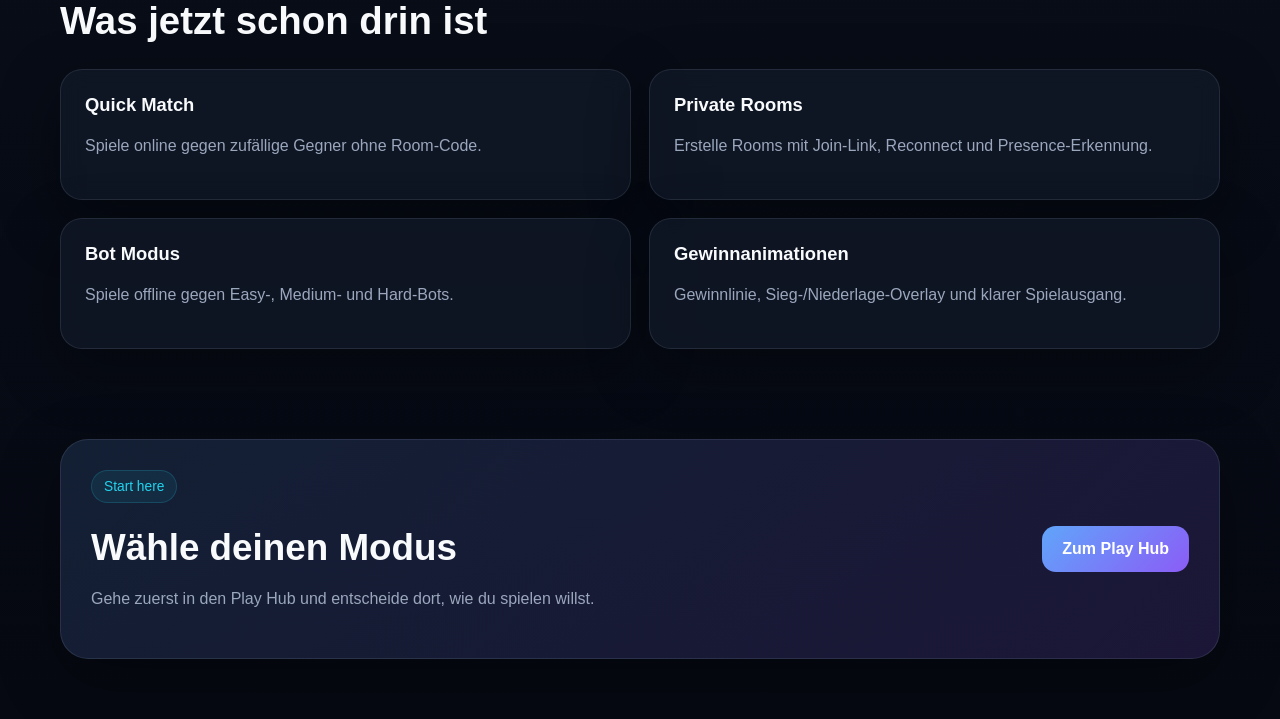
==== commit 50a02ada: "Fix homepage play button to open play hub" ====
--- a/index.html
+++ b/index.html
@@ -23,8 +23,8 @@
           <span class="hero-badge">Strategy • Browser-based • Multiplayer-ready</span>
           <h1>Die moderne Plattform für Ultimate Tic Tac Toe.</h1>
           <p class="hero-text">
-            Spiele lokal, starte private Lobbys und bereite dein Projekt auf echte Online-Matches vor.
-            Diese Version bildet die Grundlage für Multiplayer, Matchmaking und echte Rooms.
+            Spiele lokal, gegen zufällige Gegner online, mit einem Freund im privaten Room
+            oder offline gegen Bots in mehreren Schwierigkeitsstufen.
           </p>
 
           <div class="hero-actions">
@@ -35,15 +35,15 @@
           <div class="hero-stats">
             <div class="stat-card">
               <span class="stat-label">Aktueller Stand</span>
-              <span class="stat-value">Playable Prototype</span>
+              <span class="stat-value">Playable Multiplayer</span>
             </div>
             <div class="stat-card">
               <span class="stat-label">Modi</span>
-              <span class="stat-value">Local + Lobby UI</span>
+              <span class="stat-value">Random, Private, Bot</span>
             </div>
             <div class="stat-card">
               <span class="stat-label">Nächster Schritt</span>
-              <span class="stat-value">Realtime Multiplayer</span>
+              <span class="stat-value">Polish & Leaderboard</span>
             </div>
           </div>
         </div>
@@ -105,20 +105,20 @@
 
         <div class="feature-grid">
           <article class="feature-card">
-            <h3>Spielbares Game Board</h3>
-            <p>Die komplette Ultimate-Tic-Tac-Toe-Logik läuft im Browser.</p>
+            <h3>Quick Match</h3>
+            <p>Spiele online gegen zufällige Gegner ohne Room-Code.</p>
           </article>
           <article class="feature-card">
-            <h3>Play Hub</h3>
-            <p>Eine zentrale Seite führt Nutzer in verschiedene Modi und Spielwege.</p>
+            <h3>Private Rooms</h3>
+            <p>Erstelle Rooms mit Join-Link, Reconnect und Presence-Erkennung.</p>
           </article>
           <article class="feature-card">
-            <h3>Lobby-System als Basis</h3>
-            <p>Private Rooms und Room-Codes sind schon visuell vorbereitet.</p>
+            <h3>Bot Modus</h3>
+            <p>Spiele offline gegen Easy-, Medium- und Hard-Bots.</p>
           </article>
           <article class="feature-card">
-            <h3>Multiplayer-ready Struktur</h3>
-            <p>Die Seitenarchitektur ist bereit für Firebase oder andere Realtime-Backends.</p>
+            <h3>Gewinnanimationen</h3>
+            <p>Gewinnlinie, Sieg-/Niederlage-Overlay und klarer Spielausgang.</p>
           </article>
         </div>
       </section>
@@ -128,7 +128,7 @@
           <div>
             <span class="section-kicker">Start here</span>
             <h2>Wähle deinen Modus</h2>
-            <p>Nutze den Play Hub, um lokal zu spielen oder eine Lobby zu starten.</p>
+            <p>Gehe zuerst in den Play Hub und entscheide dort, wie du spielen willst.</p>
           </div>
           <a href="play.html" class="primary-btn">Zum Play Hub</a>
         </div>
@@ -136,4 +136,4 @@
     </main>
   </div>
 </body>
-</html>
+</html>
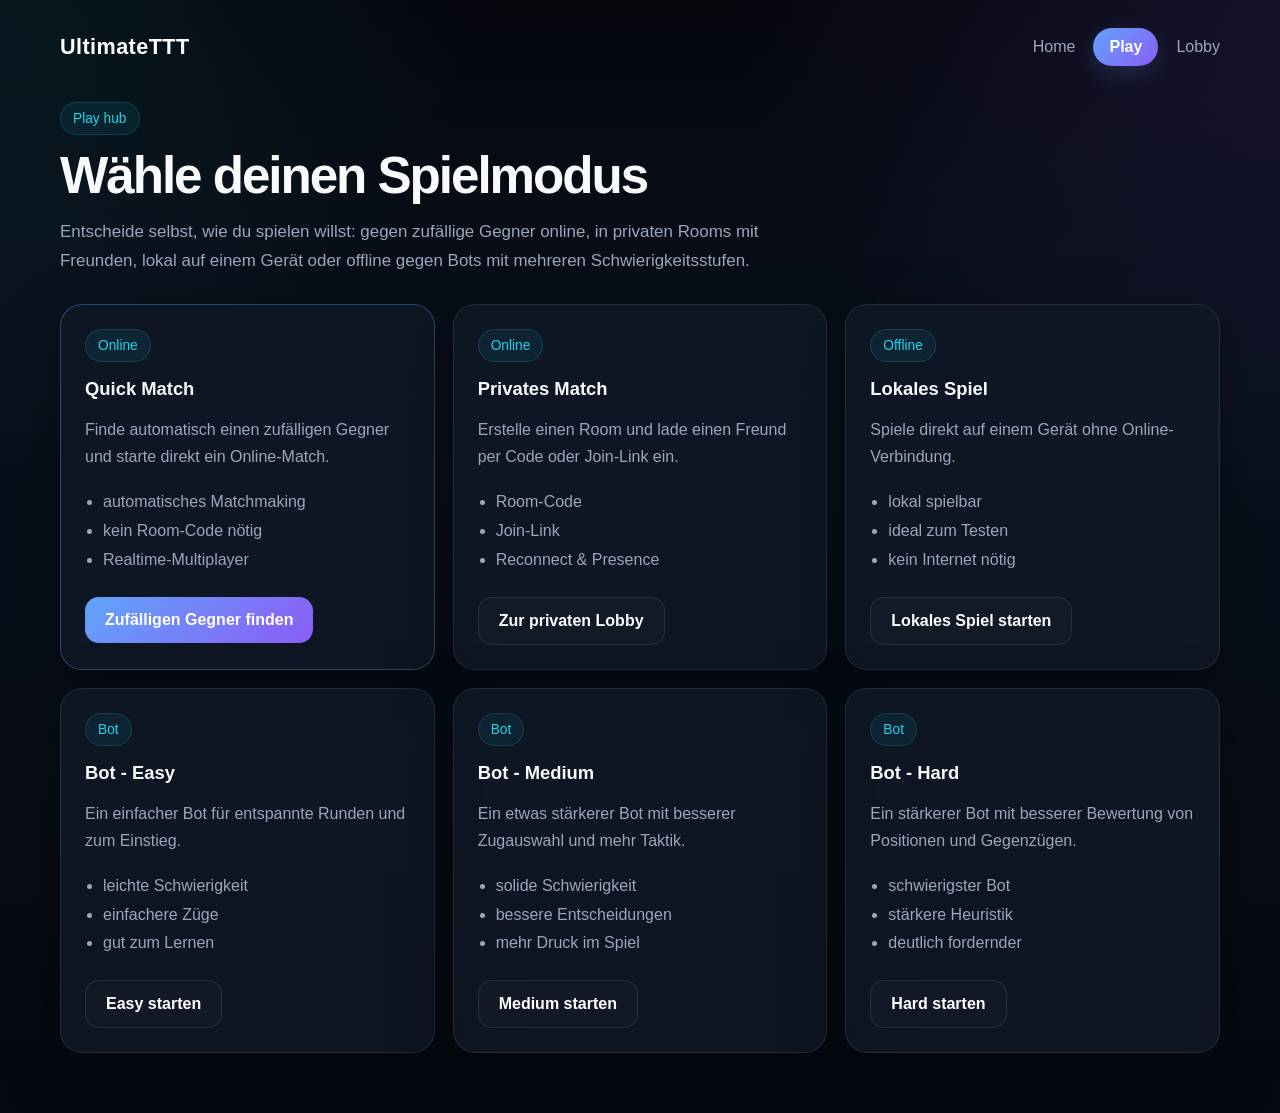
==== commit 8d95db1a: "Repair play hub and homepage navigation" ====
--- a/index.html
+++ b/index.html
@@ -3,7 +3,7 @@
 <head>
   <meta charset="UTF-8" />
   <meta name="viewport" content="width=device-width, initial-scale=1.0" />
-  <title>Ultimate Tic Tac Toe</title>
+  <title>Play Hub - Ultimate Tic Tac Toe</title>
   <link rel="stylesheet" href="style.css" />
 </head>
 <body>
@@ -11,127 +11,95 @@
     <header class="site-header">
       <a href="index.html" class="brand">UltimateTTT</a>
       <nav class="nav">
-        <a href="#how-it-works">How it works</a>
-        <a href="#features">Features</a>
-        <a href="play.html" class="nav-play-btn">Play now</a>
+        <a href="index.html">Home</a>
+        <a href="play.html" class="nav-play-btn">Play</a>
+        <a href="lobby.html">Lobby</a>
       </nav>
     </header>
 
-    <main>
-      <section class="hero">
-        <div class="hero-copy">
-          <span class="hero-badge">Strategy • Browser-based • Multiplayer-ready</span>
-          <h1>Die moderne Plattform für Ultimate Tic Tac Toe.</h1>
-          <p class="hero-text">
-            Spiele lokal, gegen zufällige Gegner online, mit einem Freund im privaten Room
-            oder offline gegen Bots in mehreren Schwierigkeitsstufen.
-          </p>
-
-          <div class="hero-actions">
-            <a href="play.html" class="primary-btn">Jetzt spielen</a>
-            <a href="#how-it-works" class="secondary-btn">Regeln ansehen</a>
-          </div>
-
-          <div class="hero-stats">
-            <div class="stat-card">
-              <span class="stat-label">Aktueller Stand</span>
-              <span class="stat-value">Playable Multiplayer</span>
-            </div>
-            <div class="stat-card">
-              <span class="stat-label">Modi</span>
-              <span class="stat-value">Random, Private, Bot</span>
-            </div>
-            <div class="stat-card">
-              <span class="stat-label">Nächster Schritt</span>
-              <span class="stat-value">Polish & Leaderboard</span>
-            </div>
-          </div>
-        </div>
-
-        <div class="hero-visual">
-          <div class="preview-board">
-            <div class="preview-mini"><span>X</span><span>O</span><span>X</span><span></span><span>X</span><span></span><span>O</span><span></span><span>O</span></div>
-            <div class="preview-mini active"><span></span><span></span><span></span><span></span><span>X</span><span></span><span></span><span></span><span></span></div>
-            <div class="preview-mini"><span>O</span><span></span><span>X</span><span></span><span>O</span><span></span><span>X</span><span></span><span></span></div>
-            <div class="preview-mini"><span></span><span>X</span><span></span><span></span><span>O</span><span></span><span></span><span>X</span><span></span></div>
-            <div class="preview-mini won-x"><span>X</span><span>X</span><span>X</span><span></span><span></span><span></span><span></span><span></span><span></span></div>
-            <div class="preview-mini"><span></span><span></span><span>O</span><span>X</span><span></span><span></span><span></span><span>O</span><span></span></div>
-            <div class="preview-mini"><span>X</span><span></span><span></span><span></span><span>O</span><span></span><span></span><span></span><span>X</span></div>
-            <div class="preview-mini"><span></span><span></span><span></span><span></span><span></span><span></span><span></span><span></span><span></span></div>
-            <div class="preview-mini won-o"><span>O</span><span></span><span></span><span>O</span><span></span><span></span><span>O</span><span></span><span></span></div>
-          </div>
-        </div>
+    <main class="page-main">
+      <section class="page-hero compact">
+        <span class="section-kicker">Play hub</span>
+        <h1>Wähle deinen Spielmodus</h1>
+        <p class="hero-text narrow">
+          Entscheide selbst, wie du spielen willst: gegen zufällige Gegner online,
+          in privaten Rooms mit Freunden, lokal auf einem Gerät oder offline gegen Bots
+          mit mehreren Schwierigkeitsstufen.
+        </p>
       </section>
 
-      <section id="how-it-works" class="content-section">
-        <div class="section-heading">
-          <span class="section-kicker">How it works</span>
-          <h2>Die Grundidee</h2>
-          <p>
-            Jeder Zug beeinflusst nicht nur ein kleines Feld, sondern bestimmt auch,
-            wo der Gegner als Nächstes spielen muss.
-          </p>
-        </div>
+      <section class="mode-grid">
+        <article class="mode-card featured">
+          <span class="mode-tag">Online</span>
+          <h2>Quick Match</h2>
+          <p>Finde automatisch einen zufälligen Gegner und starte direkt ein Online-Match.</p>
+          <ul class="mode-list">
+            <li>automatisches Matchmaking</li>
+            <li>kein Room-Code nötig</li>
+            <li>Realtime-Multiplayer</li>
+          </ul>
+          <a href="quickmatch.html" class="primary-btn">Zufälligen Gegner finden</a>
+        </article>
 
-        <div class="steps-grid">
-          <article class="step-card">
-            <span class="step-number">01</span>
-            <h3>Mini-Board spielen</h3>
-            <p>Jeder Zug wird in einem kleinen 3×3-Feld gemacht.</p>
-          </article>
-          <article class="step-card">
-            <span class="step-number">02</span>
-            <h3>Nächstes Feld festlegen</h3>
-            <p>Die Position deines Zuges bestimmt das Ziel-Board für den Gegner.</p>
-          </article>
-          <article class="step-card">
-            <span class="step-number">03</span>
-            <h3>Kleine Boards gewinnen</h3>
-            <p>Drei in einer Reihe in einem Mini-Board sichern dir dieses Board.</p>
-          </article>
-          <article class="step-card">
-            <span class="step-number">04</span>
-            <h3>Großes Spiel gewinnen</h3>
-            <p>Drei gewonnene Mini-Boards in einer Reihe bedeuten den Gesamtsieg.</p>
-          </article>
-        </div>
-      </section>
+        <article class="mode-card">
+          <span class="mode-tag">Online</span>
+          <h2>Privates Match</h2>
+          <p>Erstelle einen Room und lade einen Freund per Code oder Join-Link ein.</p>
+          <ul class="mode-list">
+            <li>Room-Code</li>
+            <li>Join-Link</li>
+            <li>Reconnect & Presence</li>
+          </ul>
+          <a href="lobby.html" class="secondary-btn">Zur privaten Lobby</a>
+        </article>
 
-      <section id="features" class="content-section">
-        <div class="section-heading">
-          <span class="section-kicker">Features</span>
-          <h2>Was jetzt schon drin ist</h2>
-        </div>
+        <article class="mode-card">
+          <span class="mode-tag">Offline</span>
+          <h2>Lokales Spiel</h2>
+          <p>Spiele direkt auf einem Gerät ohne Online-Verbindung.</p>
+          <ul class="mode-list">
+            <li>lokal spielbar</li>
+            <li>ideal zum Testen</li>
+            <li>kein Internet nötig</li>
+          </ul>
+          <a href="game.html?mode=local" class="secondary-btn">Lokales Spiel starten</a>
+        </article>
 
-        <div class="feature-grid">
-          <article class="feature-card">
-            <h3>Quick Match</h3>
-            <p>Spiele online gegen zufällige Gegner ohne Room-Code.</p>
-          </article>
-          <article class="feature-card">
-            <h3>Private Rooms</h3>
-            <p>Erstelle Rooms mit Join-Link, Reconnect und Presence-Erkennung.</p>
-          </article>
-          <article class="feature-card">
-            <h3>Bot Modus</h3>
-            <p>Spiele offline gegen Easy-, Medium- und Hard-Bots.</p>
-          </article>
-          <article class="feature-card">
-            <h3>Gewinnanimationen</h3>
-            <p>Gewinnlinie, Sieg-/Niederlage-Overlay und klarer Spielausgang.</p>
-          </article>
-        </div>
-      </section>
+        <article class="mode-card">
+          <span class="mode-tag">Bot</span>
+          <h2>Bot - Easy</h2>
+          <p>Ein einfacher Bot für entspannte Runden und zum Einstieg.</p>
+          <ul class="mode-list">
+            <li>leichte Schwierigkeit</li>
+            <li>einfachere Züge</li>
+            <li>gut zum Lernen</li>
+          </ul>
+          <a href="game.html?mode=bot-easy" class="secondary-btn">Easy starten</a>
+        </article>
 
-      <section class="cta-section">
-        <div class="cta-card">
-          <div>
-            <span class="section-kicker">Start here</span>
-            <h2>Wähle deinen Modus</h2>
-            <p>Gehe zuerst in den Play Hub und entscheide dort, wie du spielen willst.</p>
-          </div>
-          <a href="play.html" class="primary-btn">Zum Play Hub</a>
-        </div>
+        <article class="mode-card">
+          <span class="mode-tag">Bot</span>
+          <h2>Bot - Medium</h2>
+          <p>Ein etwas stärkerer Bot mit besserer Zugauswahl und mehr Taktik.</p>
+          <ul class="mode-list">
+            <li>solide Schwierigkeit</li>
+            <li>bessere Entscheidungen</li>
+            <li>mehr Druck im Spiel</li>
+          </ul>
+          <a href="game.html?mode=bot-medium" class="secondary-btn">Medium starten</a>
+        </article>
+
+        <article class="mode-card">
+          <span class="mode-tag">Bot</span>
+          <h2>Bot - Hard</h2>
+          <p>Ein stärkerer Bot mit besserer Bewertung von Positionen und Gegenzügen.</p>
+          <ul class="mode-list">
+            <li>schwierigster Bot</li>
+            <li>stärkere Heuristik</li>
+            <li>deutlich fordernder</li>
+          </ul>
+          <a href="game.html?mode=bot-hard" class="secondary-btn">Hard starten</a>
+        </article>
       </section>
     </main>
   </div>
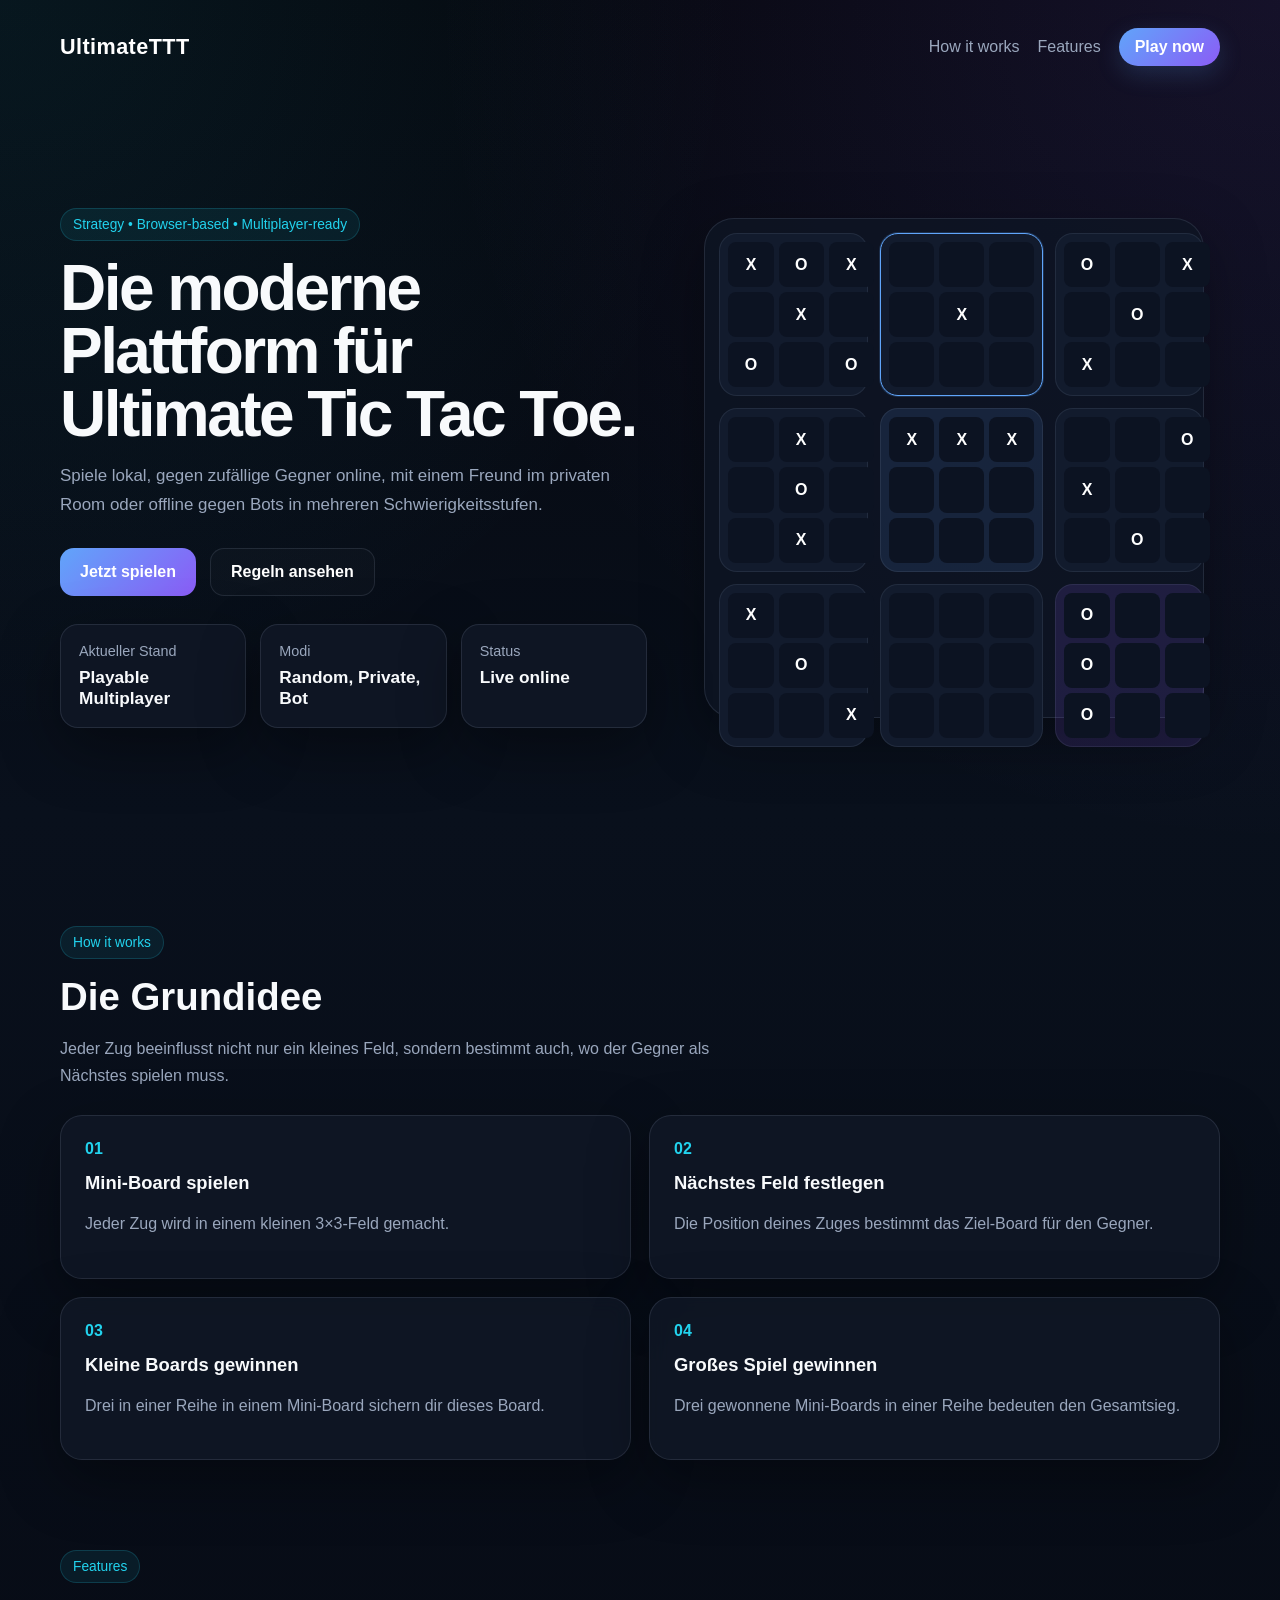
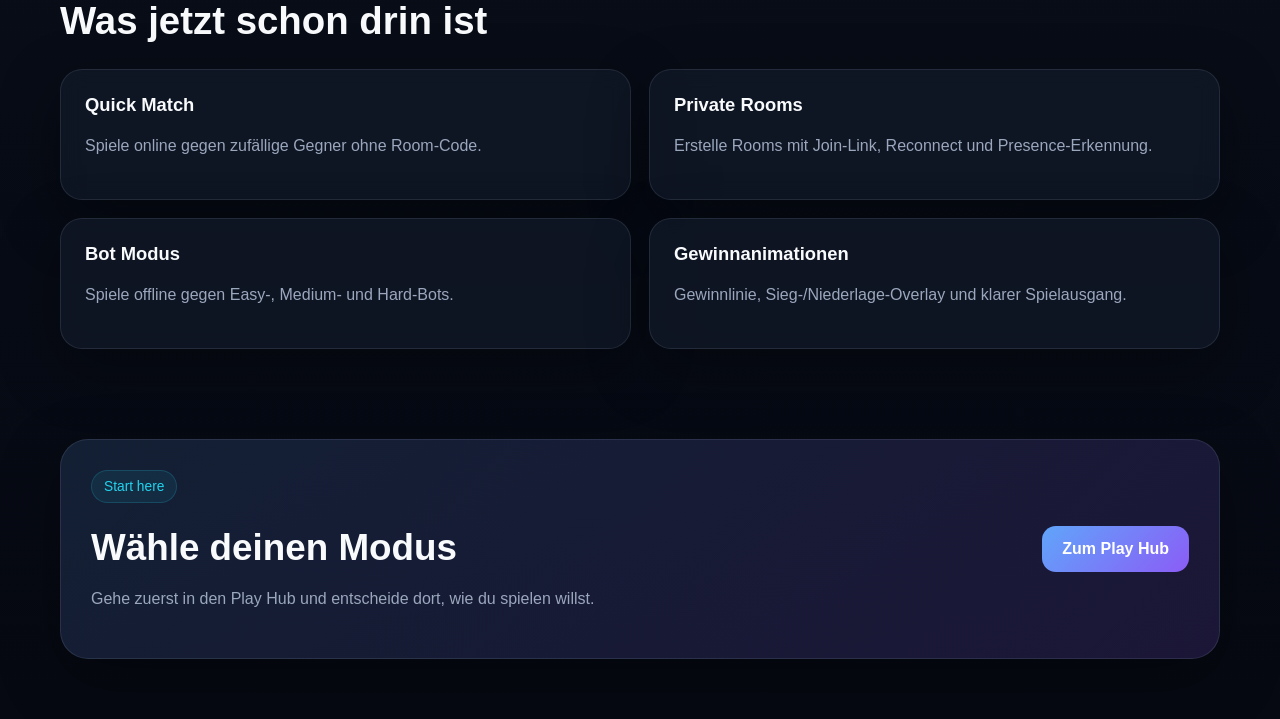
==== commit 8389827c: "Fix home, play hub, and clarify active board rule" ====
--- a/index.html
+++ b/index.html
@@ -3,103 +3,135 @@
 <head>
   <meta charset="UTF-8" />
   <meta name="viewport" content="width=device-width, initial-scale=1.0" />
-  <title>Play Hub - Ultimate Tic Tac Toe</title>
+  <title>Ultimate Tic Tac Toe</title>
   <link rel="stylesheet" href="style.css" />
 </head>
 <body>
   <div class="site-shell">
     <header class="site-header">
-      <a href="index.html" class="brand">UltimateTTT</a>
+      <a href="/index.html" class="brand">UltimateTTT</a>
       <nav class="nav">
-        <a href="index.html">Home</a>
-        <a href="play.html" class="nav-play-btn">Play</a>
-        <a href="lobby.html">Lobby</a>
+        <a href="#how-it-works">How it works</a>
+        <a href="#features">Features</a>
+        <a href="/play.html" class="nav-play-btn">Play now</a>
       </nav>
     </header>
 
-    <main class="page-main">
-      <section class="page-hero compact">
-        <span class="section-kicker">Play hub</span>
-        <h1>Wähle deinen Spielmodus</h1>
-        <p class="hero-text narrow">
-          Entscheide selbst, wie du spielen willst: gegen zufällige Gegner online,
-          in privaten Rooms mit Freunden, lokal auf einem Gerät oder offline gegen Bots
-          mit mehreren Schwierigkeitsstufen.
-        </p>
+    <main>
+      <section class="hero">
+        <div class="hero-copy">
+          <span class="hero-badge">Strategy • Browser-based • Multiplayer-ready</span>
+          <h1>Die moderne Plattform für Ultimate Tic Tac Toe.</h1>
+          <p class="hero-text">
+            Spiele lokal, gegen zufällige Gegner online, mit einem Freund im privaten Room
+            oder offline gegen Bots in mehreren Schwierigkeitsstufen.
+          </p>
+
+          <div class="hero-actions">
+            <a href="/play.html" class="primary-btn">Jetzt spielen</a>
+            <a href="#how-it-works" class="secondary-btn">Regeln ansehen</a>
+          </div>
+
+          <div class="hero-stats">
+            <div class="stat-card">
+              <span class="stat-label">Aktueller Stand</span>
+              <span class="stat-value">Playable Multiplayer</span>
+            </div>
+            <div class="stat-card">
+              <span class="stat-label">Modi</span>
+              <span class="stat-value">Random, Private, Bot</span>
+            </div>
+            <div class="stat-card">
+              <span class="stat-label">Status</span>
+              <span class="stat-value">Live online</span>
+            </div>
+          </div>
+        </div>
+
+        <div class="hero-visual">
+          <div class="preview-board">
+            <div class="preview-mini"><span>X</span><span>O</span><span>X</span><span></span><span>X</span><span></span><span>O</span><span></span><span>O</span></div>
+            <div class="preview-mini active"><span></span><span></span><span></span><span></span><span>X</span><span></span><span></span><span></span><span></span></div>
+            <div class="preview-mini"><span>O</span><span></span><span>X</span><span></span><span>O</span><span></span><span>X</span><span></span><span></span></div>
+            <div class="preview-mini"><span></span><span>X</span><span></span><span></span><span>O</span><span></span><span></span><span>X</span><span></span></div>
+            <div class="preview-mini won-x"><span>X</span><span>X</span><span>X</span><span></span><span></span><span></span><span></span><span></span><span></span></div>
+            <div class="preview-mini"><span></span><span></span><span>O</span><span>X</span><span></span><span></span><span></span><span>O</span><span></span></div>
+            <div class="preview-mini"><span>X</span><span></span><span></span><span></span><span>O</span><span></span><span></span><span></span><span>X</span></div>
+            <div class="preview-mini"><span></span><span></span><span></span><span></span><span></span><span></span><span></span><span></span><span></span></div>
+            <div class="preview-mini won-o"><span>O</span><span></span><span></span><span>O</span><span></span><span></span><span>O</span><span></span><span></span></div>
+          </div>
+        </div>
       </section>
 
-      <section class="mode-grid">
-        <article class="mode-card featured">
-          <span class="mode-tag">Online</span>
-          <h2>Quick Match</h2>
-          <p>Finde automatisch einen zufälligen Gegner und starte direkt ein Online-Match.</p>
-          <ul class="mode-list">
-            <li>automatisches Matchmaking</li>
-            <li>kein Room-Code nötig</li>
-            <li>Realtime-Multiplayer</li>
-          </ul>
-          <a href="quickmatch.html" class="primary-btn">Zufälligen Gegner finden</a>
-        </article>
+      <section id="how-it-works" class="content-section">
+        <div class="section-heading">
+          <span class="section-kicker">How it works</span>
+          <h2>Die Grundidee</h2>
+          <p>
+            Jeder Zug beeinflusst nicht nur ein kleines Feld, sondern bestimmt auch,
+            wo der Gegner als Nächstes spielen muss.
+          </p>
+        </div>
 
-        <article class="mode-card">
-          <span class="mode-tag">Online</span>
-          <h2>Privates Match</h2>
-          <p>Erstelle einen Room und lade einen Freund per Code oder Join-Link ein.</p>
-          <ul class="mode-list">
-            <li>Room-Code</li>
-            <li>Join-Link</li>
-            <li>Reconnect & Presence</li>
-          </ul>
-          <a href="lobby.html" class="secondary-btn">Zur privaten Lobby</a>
-        </article>
+        <div class="steps-grid">
+          <article class="step-card">
+            <span class="step-number">01</span>
+            <h3>Mini-Board spielen</h3>
+            <p>Jeder Zug wird in einem kleinen 3×3-Feld gemacht.</p>
+          </article>
+          <article class="step-card">
+            <span class="step-number">02</span>
+            <h3>Nächstes Feld festlegen</h3>
+            <p>Die Position deines Zuges bestimmt das Ziel-Board für den Gegner.</p>
+          </article>
+          <article class="step-card">
+            <span class="step-number">03</span>
+            <h3>Kleine Boards gewinnen</h3>
+            <p>Drei in einer Reihe in einem Mini-Board sichern dir dieses Board.</p>
+          </article>
+          <article class="step-card">
+            <span class="step-number">04</span>
+            <h3>Großes Spiel gewinnen</h3>
+            <p>Drei gewonnene Mini-Boards in einer Reihe bedeuten den Gesamtsieg.</p>
+          </article>
+        </div>
+      </section>
 
-        <article class="mode-card">
-          <span class="mode-tag">Offline</span>
-          <h2>Lokales Spiel</h2>
-          <p>Spiele direkt auf einem Gerät ohne Online-Verbindung.</p>
-          <ul class="mode-list">
-            <li>lokal spielbar</li>
-            <li>ideal zum Testen</li>
-            <li>kein Internet nötig</li>
-          </ul>
-          <a href="game.html?mode=local" class="secondary-btn">Lokales Spiel starten</a>
-        </article>
+      <section id="features" class="content-section">
+        <div class="section-heading">
+          <span class="section-kicker">Features</span>
+          <h2>Was jetzt schon drin ist</h2>
+        </div>
 
-        <article class="mode-card">
-          <span class="mode-tag">Bot</span>
-          <h2>Bot - Easy</h2>
-          <p>Ein einfacher Bot für entspannte Runden und zum Einstieg.</p>
-          <ul class="mode-list">
-            <li>leichte Schwierigkeit</li>
-            <li>einfachere Züge</li>
-            <li>gut zum Lernen</li>
-          </ul>
-          <a href="game.html?mode=bot-easy" class="secondary-btn">Easy starten</a>
-        </article>
+        <div class="feature-grid">
+          <article class="feature-card">
+            <h3>Quick Match</h3>
+            <p>Spiele online gegen zufällige Gegner ohne Room-Code.</p>
+          </article>
+          <article class="feature-card">
+            <h3>Private Rooms</h3>
+            <p>Erstelle Rooms mit Join-Link, Reconnect und Presence-Erkennung.</p>
+          </article>
+          <article class="feature-card">
+            <h3>Bot Modus</h3>
+            <p>Spiele offline gegen Easy-, Medium- und Hard-Bots.</p>
+          </article>
+          <article class="feature-card">
+            <h3>Gewinnanimationen</h3>
+            <p>Gewinnlinie, Sieg-/Niederlage-Overlay und klarer Spielausgang.</p>
+          </article>
+        </div>
+      </section>
 
-        <article class="mode-card">
-          <span class="mode-tag">Bot</span>
-          <h2>Bot - Medium</h2>
-          <p>Ein etwas stärkerer Bot mit besserer Zugauswahl und mehr Taktik.</p>
-          <ul class="mode-list">
-            <li>solide Schwierigkeit</li>
-            <li>bessere Entscheidungen</li>
-            <li>mehr Druck im Spiel</li>
-          </ul>
-          <a href="game.html?mode=bot-medium" class="secondary-btn">Medium starten</a>
-        </article>
-
-        <article class="mode-card">
-          <span class="mode-tag">Bot</span>
-          <h2>Bot - Hard</h2>
-          <p>Ein stärkerer Bot mit besserer Bewertung von Positionen und Gegenzügen.</p>
-          <ul class="mode-list">
-            <li>schwierigster Bot</li>
-            <li>stärkere Heuristik</li>
-            <li>deutlich fordernder</li>
-          </ul>
-          <a href="game.html?mode=bot-hard" class="secondary-btn">Hard starten</a>
-        </article>
+      <section class="cta-section">
+        <div class="cta-card">
+          <div>
+            <span class="section-kicker">Start here</span>
+            <h2>Wähle deinen Modus</h2>
+            <p>Gehe zuerst in den Play Hub und entscheide dort, wie du spielen willst.</p>
+          </div>
+          <a href="/play.html" class="primary-btn">Zum Play Hub</a>
+        </div>
       </section>
     </main>
   </div>
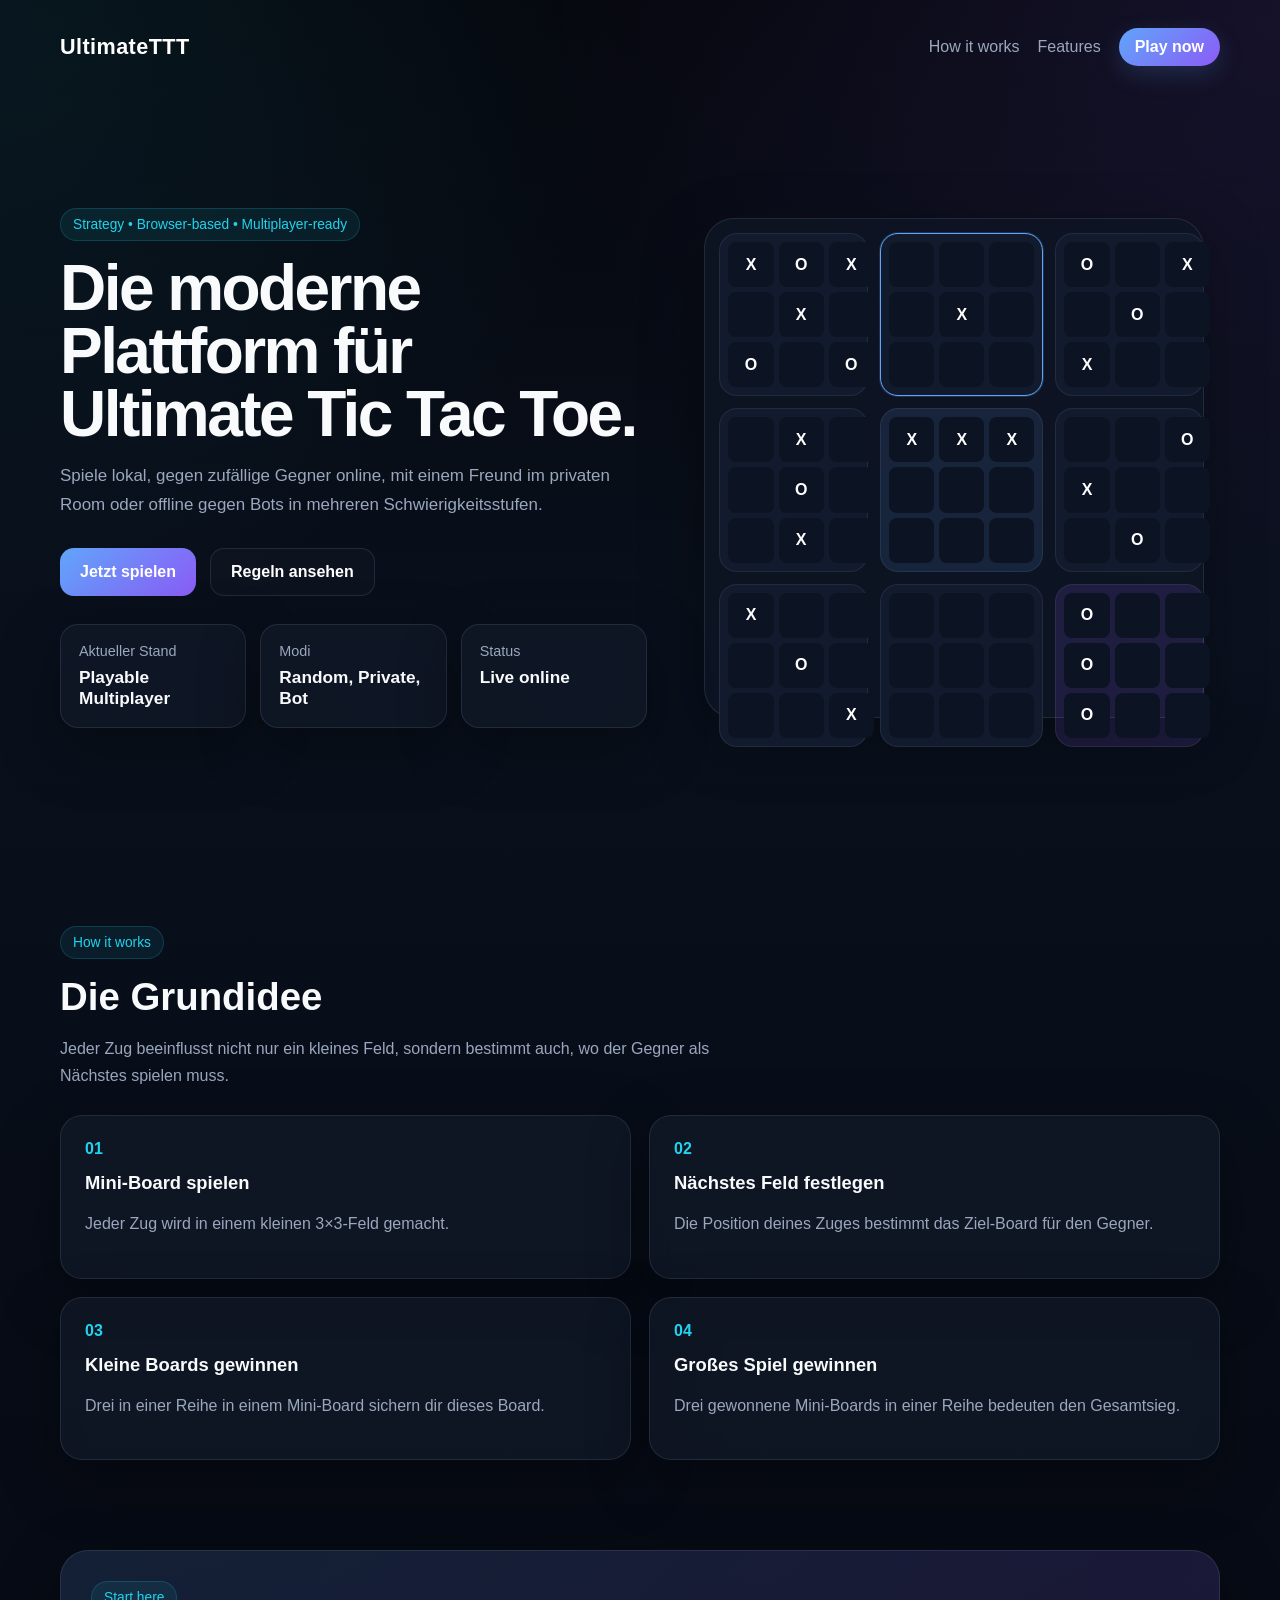
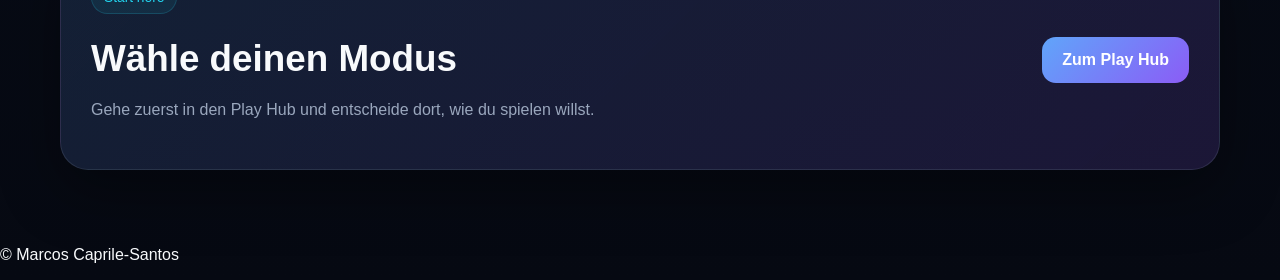
==== commit 801a00ad: "final touch" ====
--- a/index.html
+++ b/index.html
@@ -97,31 +97,6 @@
         </div>
       </section>
 
-      <section id="features" class="content-section">
-        <div class="section-heading">
-          <span class="section-kicker">Features</span>
-          <h2>Was jetzt schon drin ist</h2>
-        </div>
-
-        <div class="feature-grid">
-          <article class="feature-card">
-            <h3>Quick Match</h3>
-            <p>Spiele online gegen zufällige Gegner ohne Room-Code.</p>
-          </article>
-          <article class="feature-card">
-            <h3>Private Rooms</h3>
-            <p>Erstelle Rooms mit Join-Link, Reconnect und Presence-Erkennung.</p>
-          </article>
-          <article class="feature-card">
-            <h3>Bot Modus</h3>
-            <p>Spiele offline gegen Easy-, Medium- und Hard-Bots.</p>
-          </article>
-          <article class="feature-card">
-            <h3>Gewinnanimationen</h3>
-            <p>Gewinnlinie, Sieg-/Niederlage-Overlay und klarer Spielausgang.</p>
-          </article>
-        </div>
-      </section>
 
       <section class="cta-section">
         <div class="cta-card">
@@ -135,5 +110,8 @@
       </section>
     </main>
   </div>
+  <footer class="wrap footer">
+    <p>© <span id="y"></span> Marcos Caprile-Santos</p>
+  </footer>
 </body>
 </html>
--- a/style.css
+++ b/style.css
@@ -625,3 +625,82 @@
     padding-right: 16px;
   }
 }
+
+.mini-board.active-board {
+  border-color: rgba(96, 165, 250, 0.95);
+  box-shadow:
+    0 0 0 2px rgba(96, 165, 250, 0.22),
+    0 0 22px rgba(96, 165, 250, 0.18);
+  background: linear-gradient(180deg, rgba(26, 40, 66, 0.96), rgba(18, 30, 49, 0.96));
+}
+
+.cell.playable-cell {
+  border: 1px solid rgba(96, 165, 250, 0.5);
+  box-shadow: inset 0 0 0 1px rgba(96, 165, 250, 0.18);
+  background: linear-gradient(180deg, rgba(15, 24, 40, 0.98), rgba(11, 19, 31, 0.98));
+}
+
+.cell.playable-cell:hover {
+  transform: translateY(-1px);
+  border-color: rgba(34, 211, 238, 0.75);
+  box-shadow:
+    0 0 0 1px rgba(34, 211, 238, 0.22),
+    0 0 14px rgba(34, 211, 238, 0.16);
+}
+
+.mini-board.won-x {
+  background: rgba(96, 165, 250, 0.16);
+  border-color: rgba(96, 165, 250, 0.45);
+}
+
+.mini-board.won-o {
+  background: rgba(139, 92, 246, 0.18);
+  border-color: rgba(139, 92, 246, 0.45);
+}
+
+.mini-board.draw-board {
+  background: rgba(148, 163, 184, 0.12);
+  border-color: rgba(148, 163, 184, 0.35);
+}
+
+.mini-board {
+  overflow: hidden;
+}
+
+.mini-board-winner {
+  position: absolute;
+  inset: 0;
+  display: grid;
+  place-items: center;
+  font-size: clamp(2.8rem, 8vw, 5.5rem);
+  font-weight: 900;
+  letter-spacing: 0.04em;
+  opacity: 0;
+  transform: scale(0.88);
+  transition: opacity 0.22s ease, transform 0.22s ease;
+  pointer-events: none;
+  z-index: 3;
+  text-shadow: 0 0 18px rgba(0, 0, 0, 0.25);
+}
+
+.mini-board-winner.show {
+  opacity: 1;
+  transform: scale(1);
+}
+
+.mini-board-winner.winner-x {
+  color: rgba(96, 165, 250, 0.95);
+}
+
+.mini-board-winner.winner-o {
+  color: rgba(216, 180, 254, 0.95);
+}
+
+.mini-board-winner.winner-draw {
+  color: rgba(226, 232, 240, 0.9);
+}
+
+.mini-board .cell {
+  position: relative;
+  z-index: 1;
+}
